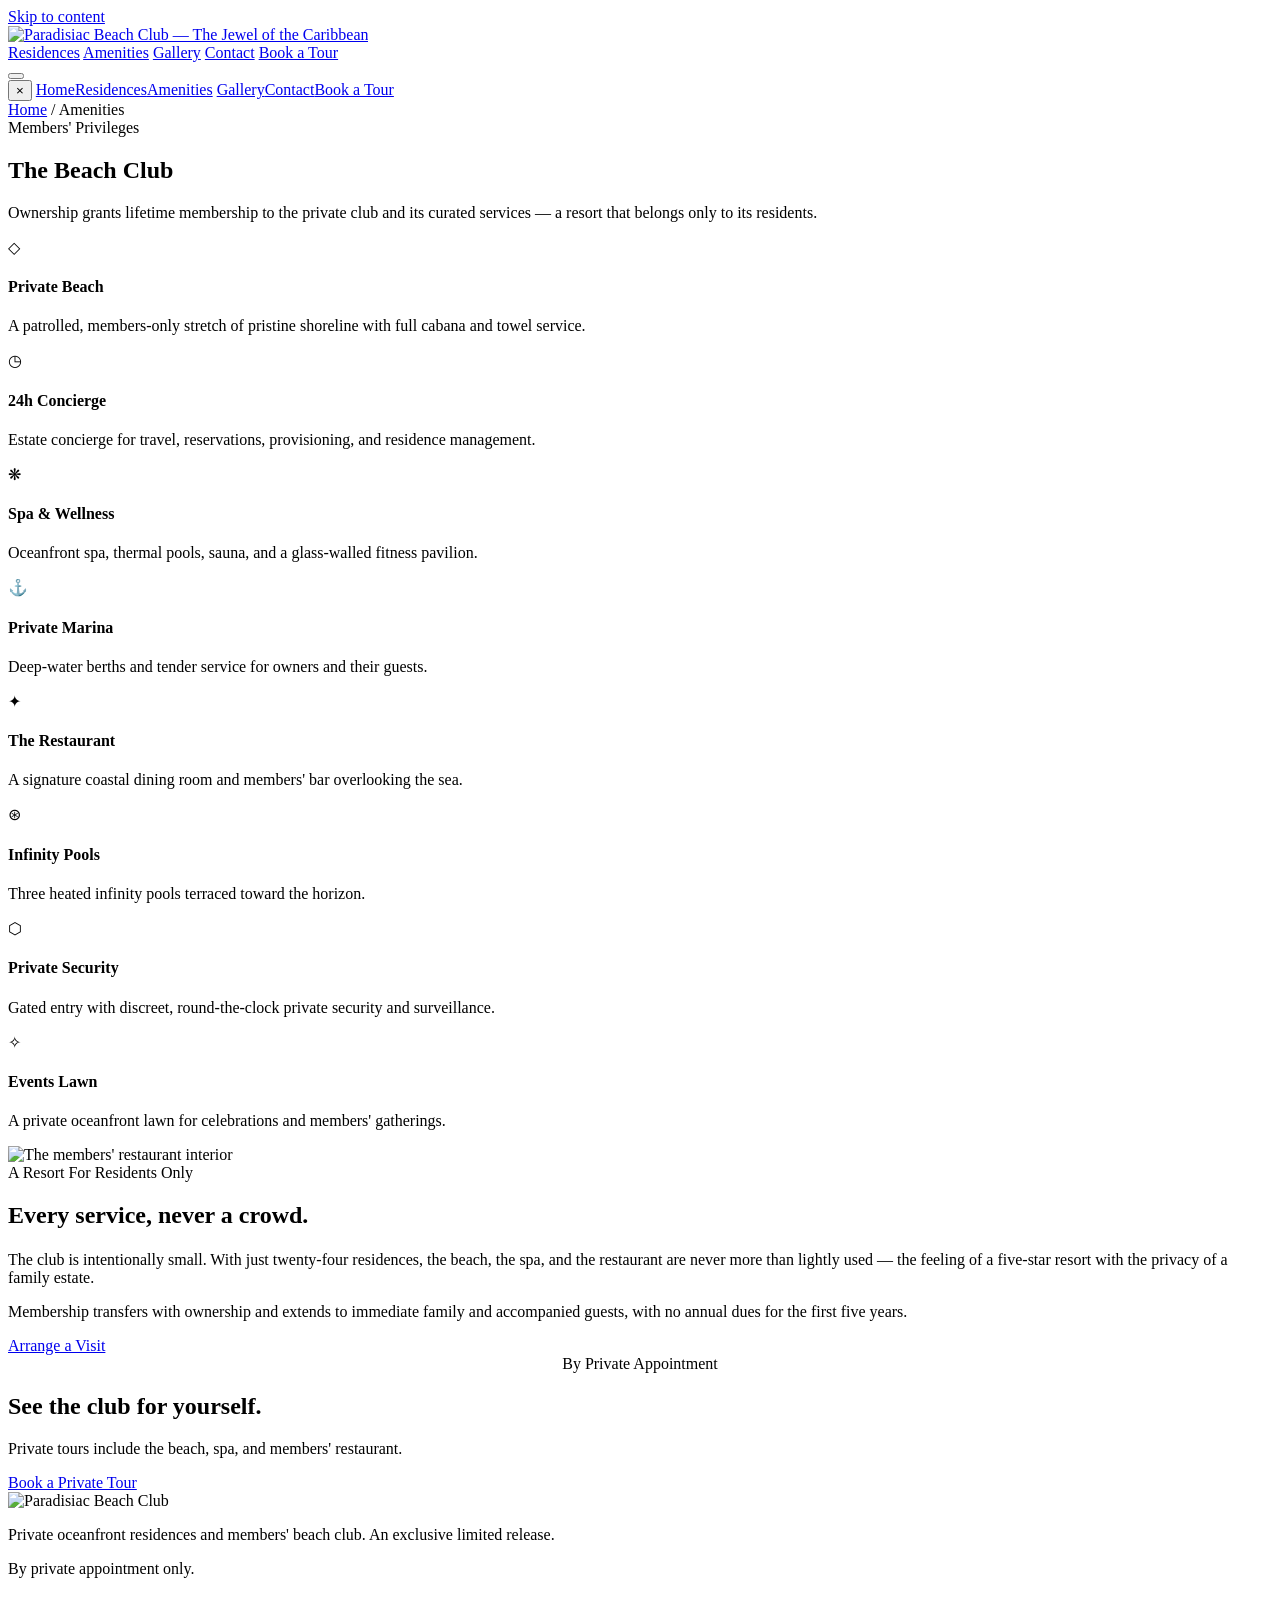
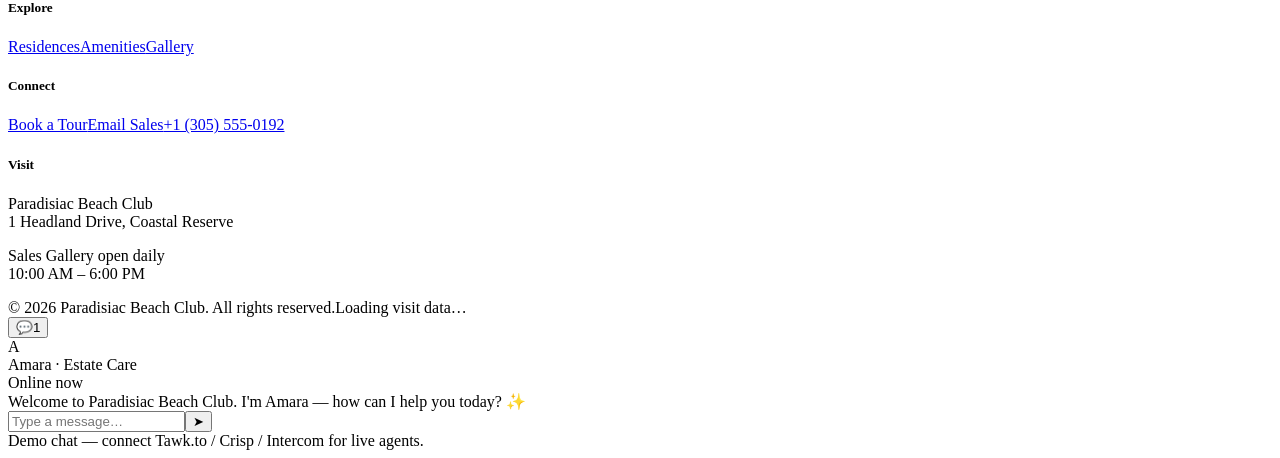
==== amenities.html @ 9f5f70a0 "Add files via upload" ====
<!DOCTYPE html>
<html lang="en">
<head>
<meta charset="UTF-8" />
<meta name="viewport" content="width=device-width, initial-scale=1.0" />
<title>The Beach Club — Amenities — Paradisiac Beach Club</title>
<meta name="description" content="Ownership at Paradisiac grants lifetime access to a private members' beach club: private beach, spa, restaurant, marina, pools, concierge and more." />
<link rel="canonical" href="https://www.paradisiac.example/amenities.html" />
<meta property="og:title" content="The Beach Club — Paradisiac" />
<meta property="og:description" content="A private members' club: beach, spa, marina, restaurant and concierge." />
<meta property="og:image" content="https://images.unsplash.com/photo-1540541338287-41700207dee6?auto=format&fit=crop&w=1200&q=80" />
<meta name="twitter:card" content="summary_large_image" />
<link rel="preconnect" href="https://fonts.googleapis.com" />
<link rel="preconnect" href="https://fonts.gstatic.com" crossorigin />
<link href="https://fonts.googleapis.com/css2?family=Cormorant+Garamond:wght@400;500;600;700&family=Jost:wght@300;400;500;600&display=swap" rel="stylesheet" />
<link rel="stylesheet" href="assets/styles.css" />
</head>
<body>
<a class="skip" href="#main">Skip to content</a>
<header id="hdr" class="solid">
  <div class="wrap nav">
    <a href="index.html" class="brand" aria-label="Paradisiac Beach Club, home"><img src="assets/logo-nav-white.png" alt="Paradisiac Beach Club — The Jewel of the Caribbean" class="brand-logo" /></a>
    <nav class="nav-links" aria-label="Primary">
      <a href="residences.html">Residences</a>
      <a href="amenities.html" class="active">Amenities</a>
      <a href="gallery.html">Gallery</a>
      <a href="contact.html">Contact</a>
      <a href="contact.html" class="nav-cta">Book a Tour</a>
    </nav>
    <button class="burger" id="burger" aria-label="Open menu"><span></span><span></span><span></span></button>
  </div>
</header>
<div class="overlay" id="overlay"></div>
<nav class="mobile-nav" id="mobileNav" aria-label="Mobile">
  <button class="mobile-close" id="mobileClose" aria-label="Close menu">&times;</button>
  <a href="index.html">Home</a><a href="residences.html">Residences</a><a href="amenities.html">Amenities</a>
  <a href="gallery.html">Gallery</a><a href="contact.html">Contact</a><a href="contact.html">Book a Tour</a>
</nav>

<main id="main">
<section class="subhero" style="background-image:url('https://images.unsplash.com/photo-1540541338287-41700207dee6?auto=format&fit=crop&w=2000&q=80')">
  <div class="wrap">
    <div class="crumbs"><a href="index.html">Home</a> / <span>Amenities</span></div>
    <div class="eyebrow">Members' Privileges</div>
    <h1>The Beach Club</h1>
    <p>Ownership grants lifetime membership to the private club and its curated services — a resort that belongs only to its residents.</p>
  </div>
</section>

<section>
  <div class="wrap">
    <div class="amen-grid">
      <div class="item"><div class="ic">◇</div><h4>Private Beach</h4><p>A patrolled, members-only stretch of pristine shoreline with full cabana and towel service.</p></div>
      <div class="item"><div class="ic">◷</div><h4>24h Concierge</h4><p>Estate concierge for travel, reservations, provisioning, and residence management.</p></div>
      <div class="item"><div class="ic">❋</div><h4>Spa & Wellness</h4><p>Oceanfront spa, thermal pools, sauna, and a glass-walled fitness pavilion.</p></div>
      <div class="item"><div class="ic">⚓</div><h4>Private Marina</h4><p>Deep-water berths and tender service for owners and their guests.</p></div>
      <div class="item"><div class="ic">✦</div><h4>The Restaurant</h4><p>A signature coastal dining room and members' bar overlooking the sea.</p></div>
      <div class="item"><div class="ic">⊛</div><h4>Infinity Pools</h4><p>Three heated infinity pools terraced toward the horizon.</p></div>
      <div class="item"><div class="ic">⬡</div><h4>Private Security</h4><p>Gated entry with discreet, round-the-clock private security and surveillance.</p></div>
      <div class="item"><div class="ic">✧</div><h4>Events Lawn</h4><p>A private oceanfront lawn for celebrations and members' gatherings.</p></div>
    </div>
  </div>
</section>

<section class="bg-2">
  <div class="wrap about-grid">
    <img src="https://images.unsplash.com/photo-1571896349842-33c89424de2d?auto=format&fit=crop&w=1200&q=80" alt="The members' restaurant interior" loading="lazy" />
    <div>
      <div class="eyebrow">A Resort For Residents Only</div>
      <h2>Every service, never a crowd.</h2>
      <p style="margin-top:22px;color:var(--cream-dim)">The club is intentionally small. With just twenty-four residences, the beach, the spa, and the restaurant are never more than lightly used — the feeling of a five-star resort with the privacy of a family estate.</p>
      <p style="margin-top:16px;color:var(--cream-dim)">Membership transfers with ownership and extends to immediate family and accompanied guests, with no annual dues for the first five years.</p>
      <a href="contact.html" class="btn" style="margin-top:28px">Arrange a Visit</a>
    </div>
  </div>
</section>

<section class="cta-strip">
  <div class="wrap">
    <div class="eyebrow" style="text-align:center">By Private Appointment</div>
    <h2>See the club for yourself.</h2>
    <p>Private tours include the beach, spa, and members' restaurant.</p>
    <a href="contact.html" class="btn btn-solid">Book a Private Tour</a>
  </div>
</section>
</main>

<footer>
  <div class="wrap">
    <div class="foot-grid">
      <div><div class="foot-brand"><img src="assets/logo-white.png" alt="Paradisiac Beach Club" class="foot-logo" /></div><p>Private oceanfront residences and members' beach club. An exclusive limited release.</p><p style="color:var(--gold);margin-top:10px">By private appointment only.</p></div>
      <div><h5>Explore</h5><a href="residences.html">Residences</a><a href="amenities.html">Amenities</a><a href="gallery.html">Gallery</a></div>
      <div><h5>Connect</h5><a href="contact.html">Book a Tour</a><a href="mailto:sales@paradisiac.example">Email Sales</a><a href="tel:+13055550192">+1 (305) 555-0192</a></div>
      <div><h5>Visit</h5><p>Paradisiac Beach Club<br>1 Headland Drive, Coastal Reserve</p><p>Sales Gallery open daily<br>10:00 AM – 6:00 PM</p></div>
    </div>
    <div class="foot-bottom"><span>© 2026 Paradisiac Beach Club. All rights reserved.</span><span class="visit-badge" id="visitBadge">Loading visit data…</span></div>
  </div>
</footer>

<button class="chat-fab" id="chatFab" onclick="toggleChat()" aria-label="Open live chat">💬<span class="badge" id="chatBadge">1</span></button>
<div class="chat-box" id="chatBox" role="dialog" aria-label="Live chat">
  <div class="chat-head"><div class="av">A</div><div><div class="who">Amara · Estate Care</div><div class="stat">Online now</div></div></div>
  <div class="chat-body" id="chatBody"><div class="msg bot">Welcome to Paradisiac Beach Club. I'm Amara — how can I help you today? ✨</div></div>
  <div class="chat-input"><input id="chatInput" placeholder="Type a message…" aria-label="Message" /><button onclick="sendChat()" aria-label="Send">➤</button></div>
  <div class="chat-note">Demo chat — connect Tawk.to / Crisp / Intercom for live agents.</div>
</div>
<script src="assets/site.js"></script>
</body>
</html>
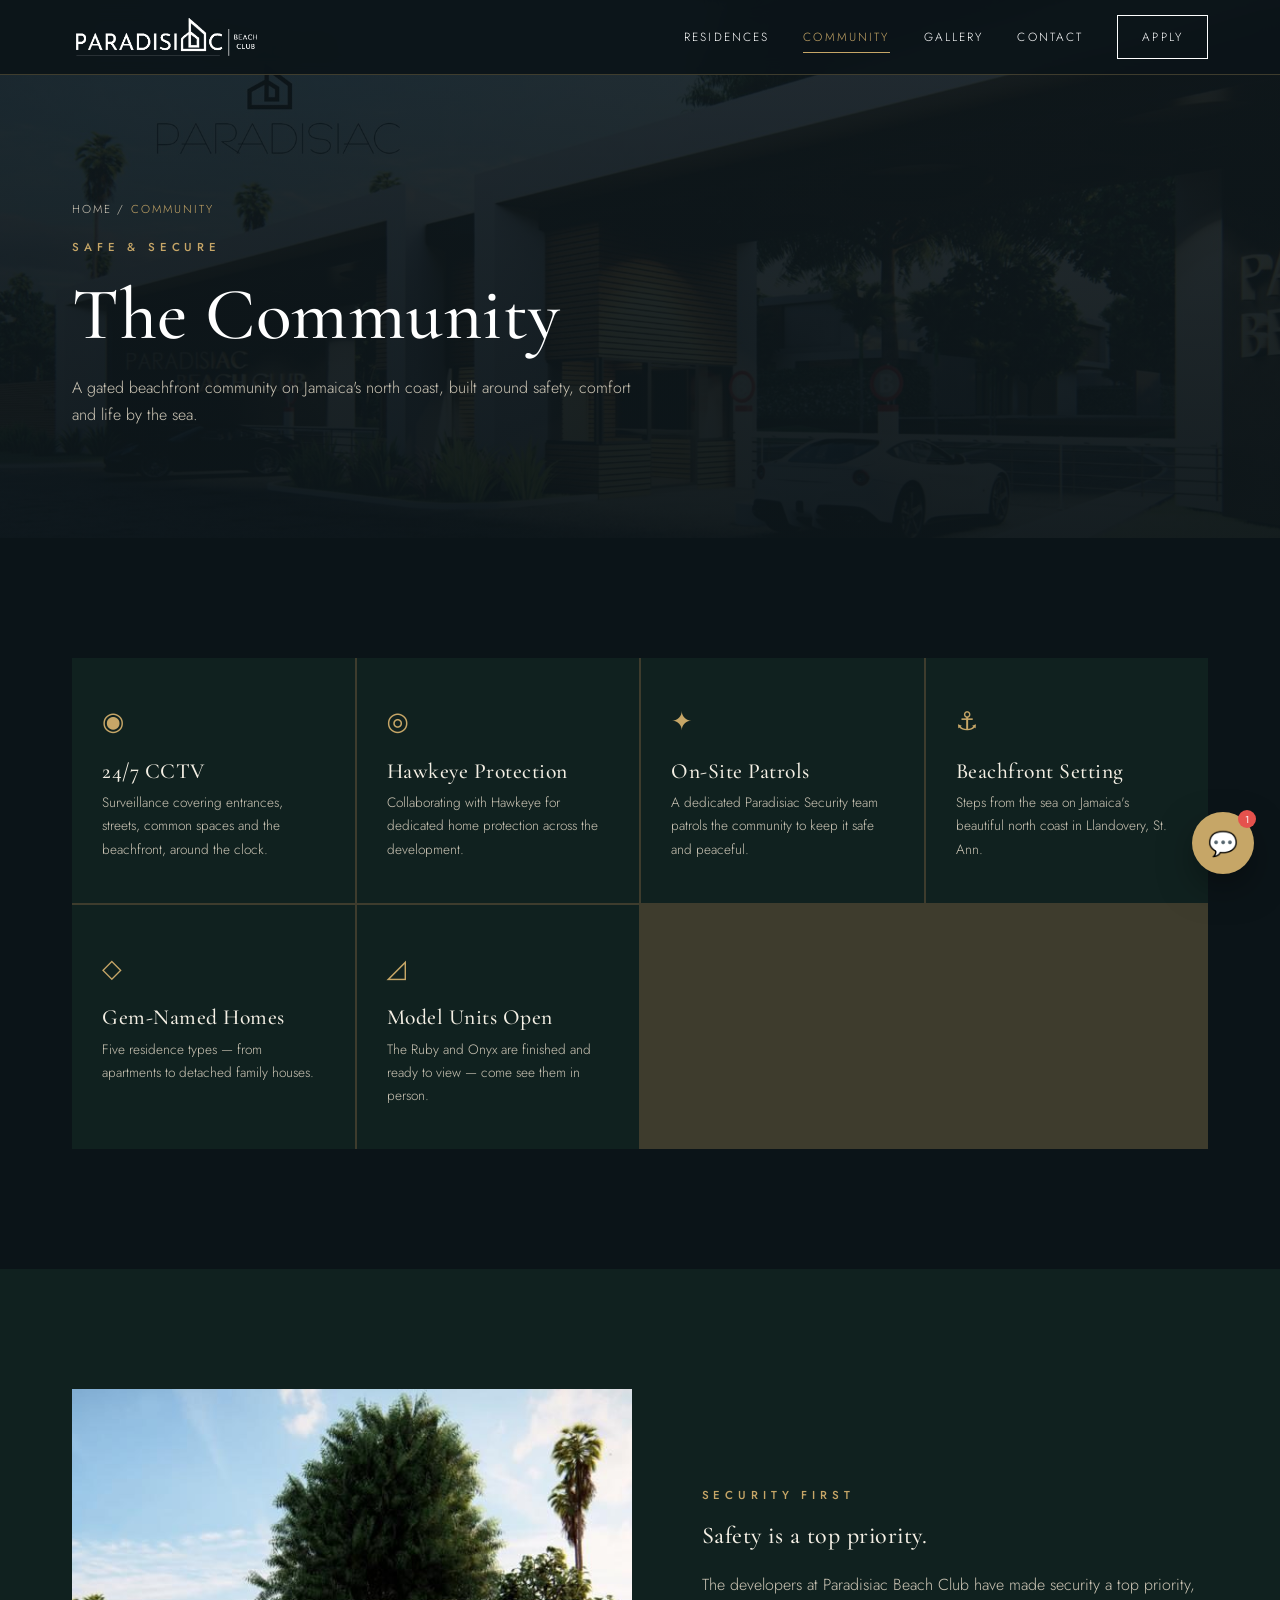
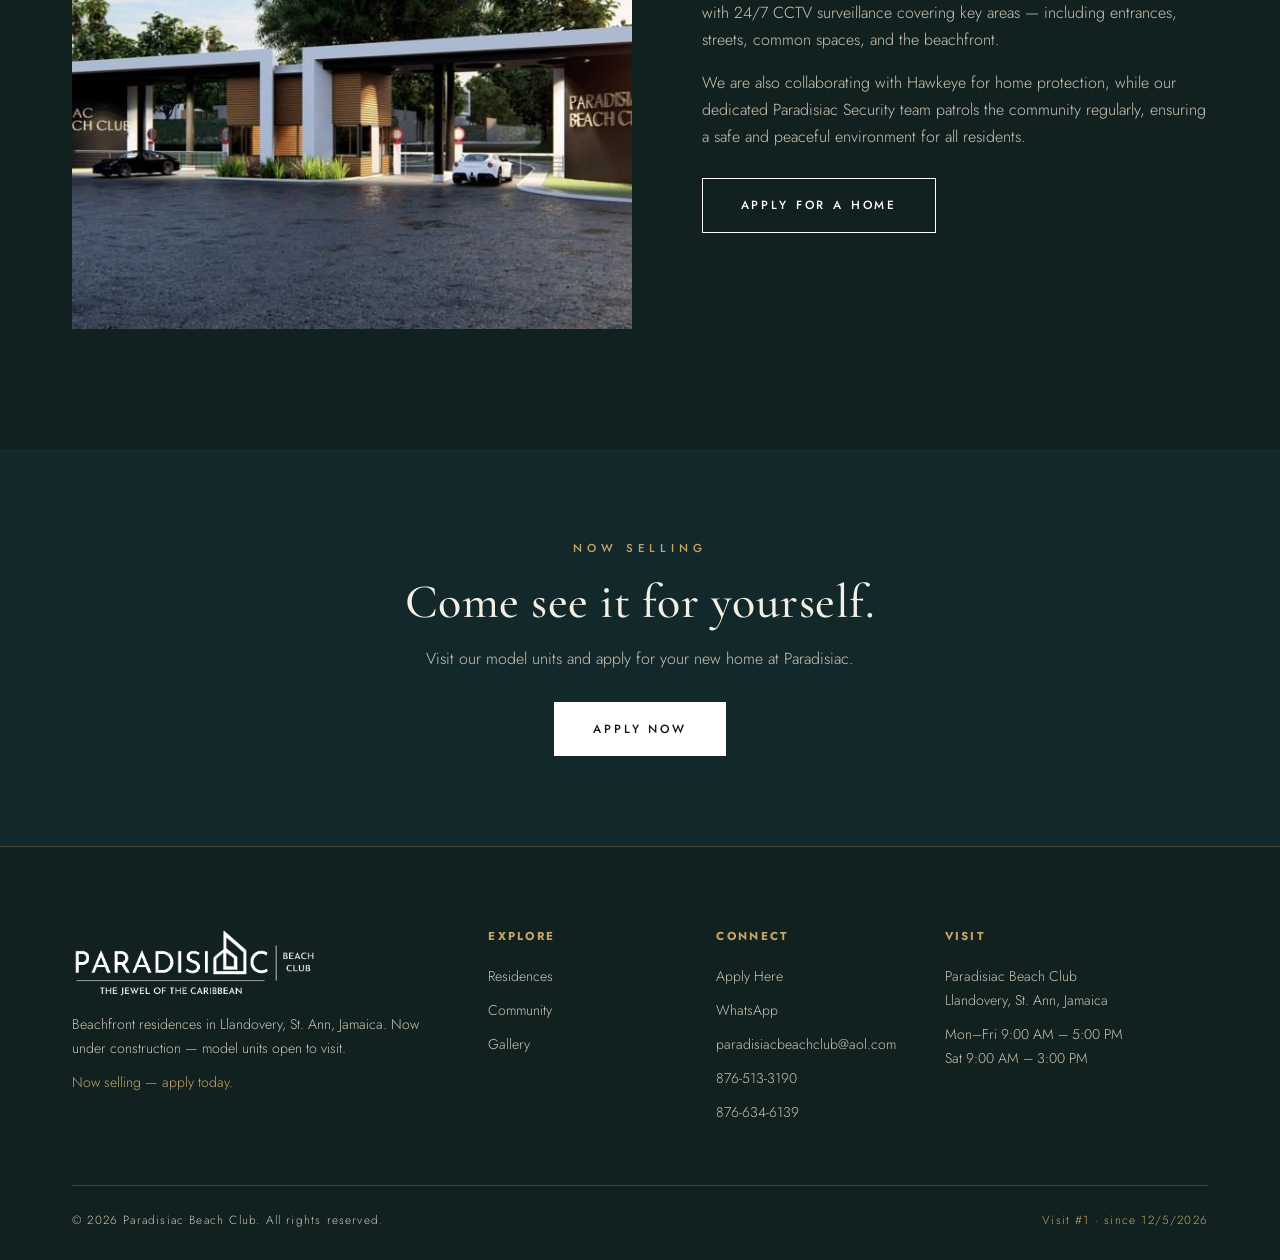
==== commit c6ef1d18: "Wire in real media; correct Emerald & Diamond specs" ====
--- a/amenities.html
+++ b/amenities.html
@@ -3,29 +3,33 @@
 <head>
 <meta charset="UTF-8" />
 <meta name="viewport" content="width=device-width, initial-scale=1.0" />
-<title>The Beach Club — Amenities — Paradisiac Beach Club</title>
-<meta name="description" content="Ownership at Paradisiac grants lifetime access to a private members' beach club: private beach, spa, restaurant, marina, pools, concierge and more." />
-<link rel="canonical" href="https://www.paradisiac.example/amenities.html" />
-<meta property="og:title" content="The Beach Club — Paradisiac" />
-<meta property="og:description" content="A private members' club: beach, spa, marina, restaurant and concierge." />
-<meta property="og:image" content="https://images.unsplash.com/photo-1540541338287-41700207dee6?auto=format&fit=crop&w=1200&q=80" />
+<title>The Community — Paradisiac Beach Club, St. Ann, Jamaica</title>
+<meta name="description" content="A secure, gated beachfront community in Llandovery, St. Ann, Jamaica — 24/7 CCTV, Hawkeye home protection, and dedicated on-site patrols." />
+<link rel="canonical" href="https://paradisiacbeachclub.com/amenities.html" />
+<meta property="og:type" content="website" />
+<meta property="og:title" content="The Community — Paradisiac Beach Club, St. Ann, Jamaica" />
+<meta property="og:description" content="A secure, gated beachfront community in Llandovery, St. Ann, Jamaica — 24/7 CCTV, Hawkeye home protection, and dedicated on-site patrols." />
+<meta property="og:image" content="https://chazrick-eng.github.io/paradisiac-website/assets/media/community-hero.jpg" />
+<meta property="og:url" content="https://paradisiacbeachclub.com/amenities.html" />
 <meta name="twitter:card" content="summary_large_image" />
+<script type="application/ld+json">
+{"@context":"https://schema.org","@type":"RealEstateAgent","name":"Paradisiac Beach Club","description":"Beachfront residences under construction in Llandovery, St. Ann, Jamaica.","telephone":"+1-876-513-3190","email":"paradisiacbeachclub@aol.com","url":"https://paradisiacbeachclub.com/","address":{"@type":"PostalAddress","addressLocality":"Llandovery","addressRegion":"St. Ann","addressCountry":"Jamaica"},"openingHours":"Mo-Fr 09:00-17:00, Sa 09:00-15:00"}
+</script>
 <link rel="preconnect" href="https://fonts.googleapis.com" />
 <link rel="preconnect" href="https://fonts.gstatic.com" crossorigin />
 <link href="https://fonts.googleapis.com/css2?family=Cormorant+Garamond:wght@400;500;600;700&family=Jost:wght@300;400;500;600&display=swap" rel="stylesheet" />
 <link rel="stylesheet" href="assets/styles.css" />
 </head>
 <body>
-<a class="skip" href="#main">Skip to content</a>
-<header id="hdr" class="solid">
+<a class="skip" href="#main">Skip to content</a><header id="hdr" class="solid">
   <div class="wrap nav">
     <a href="index.html" class="brand" aria-label="Paradisiac Beach Club, home"><img src="assets/logo-nav-white.png" alt="Paradisiac Beach Club — The Jewel of the Caribbean" class="brand-logo" /></a>
     <nav class="nav-links" aria-label="Primary">
       <a href="residences.html">Residences</a>
-      <a href="amenities.html" class="active">Amenities</a>
+      <a href="amenities.html" class="active">Community</a>
       <a href="gallery.html">Gallery</a>
       <a href="contact.html">Contact</a>
-      <a href="contact.html" class="nav-cta">Book a Tour</a>
+      <a href="contact.html" class="nav-cta">Apply</a>
     </nav>
     <button class="burger" id="burger" aria-label="Open menu"><span></span><span></span><span></span></button>
   </div>
@@ -33,54 +37,52 @@
 <div class="overlay" id="overlay"></div>
 <nav class="mobile-nav" id="mobileNav" aria-label="Mobile">
   <button class="mobile-close" id="mobileClose" aria-label="Close menu">&times;</button>
-  <a href="index.html">Home</a><a href="residences.html">Residences</a><a href="amenities.html">Amenities</a>
-  <a href="gallery.html">Gallery</a><a href="contact.html">Contact</a><a href="contact.html">Book a Tour</a>
+  <a href="index.html">Home</a><a href="residences.html">Residences</a><a href="amenities.html">Community</a>
+  <a href="gallery.html">Gallery</a><a href="contact.html">Contact</a><a href="contact.html">Apply</a>
 </nav>
 
 <main id="main">
-<section class="subhero" style="background-image:url('https://images.unsplash.com/photo-1540541338287-41700207dee6?auto=format&fit=crop&w=2000&q=80')">
+<section class="subhero" style="background-image:linear-gradient(rgba(11,20,24,.55),rgba(11,20,24,.7)),url('assets/media/community-hero.jpg')">
   <div class="wrap">
-    <div class="crumbs"><a href="index.html">Home</a> / <span>Amenities</span></div>
-    <div class="eyebrow">Members' Privileges</div>
-    <h1>The Beach Club</h1>
-    <p>Ownership grants lifetime membership to the private club and its curated services — a resort that belongs only to its residents.</p>
+    <div class="crumbs"><a href="index.html">Home</a> / <span>Community</span></div>
+    <div class="eyebrow">Safe &amp; Secure</div>
+    <h1>The Community</h1>
+    <p>A gated beachfront community on Jamaica's north coast, built around safety, comfort and life by the sea.</p>
   </div>
 </section>
 
 <section>
   <div class="wrap">
     <div class="amen-grid">
-      <div class="item"><div class="ic">◇</div><h4>Private Beach</h4><p>A patrolled, members-only stretch of pristine shoreline with full cabana and towel service.</p></div>
-      <div class="item"><div class="ic">◷</div><h4>24h Concierge</h4><p>Estate concierge for travel, reservations, provisioning, and residence management.</p></div>
-      <div class="item"><div class="ic">❋</div><h4>Spa & Wellness</h4><p>Oceanfront spa, thermal pools, sauna, and a glass-walled fitness pavilion.</p></div>
-      <div class="item"><div class="ic">⚓</div><h4>Private Marina</h4><p>Deep-water berths and tender service for owners and their guests.</p></div>
-      <div class="item"><div class="ic">✦</div><h4>The Restaurant</h4><p>A signature coastal dining room and members' bar overlooking the sea.</p></div>
-      <div class="item"><div class="ic">⊛</div><h4>Infinity Pools</h4><p>Three heated infinity pools terraced toward the horizon.</p></div>
-      <div class="item"><div class="ic">⬡</div><h4>Private Security</h4><p>Gated entry with discreet, round-the-clock private security and surveillance.</p></div>
-      <div class="item"><div class="ic">✧</div><h4>Events Lawn</h4><p>A private oceanfront lawn for celebrations and members' gatherings.</p></div>
+      <div class="item"><div class="ic">&#9673;</div><h4>24/7 CCTV</h4><p>Surveillance covering entrances, streets, common spaces and the beachfront, around the clock.</p></div>
+      <div class="item"><div class="ic">&#9678;</div><h4>Hawkeye Protection</h4><p>Collaborating with Hawkeye for dedicated home protection across the development.</p></div>
+      <div class="item"><div class="ic">&#10022;</div><h4>On-Site Patrols</h4><p>A dedicated Paradisiac Security team patrols the community to keep it safe and peaceful.</p></div>
+      <div class="item"><div class="ic">&#9875;</div><h4>Beachfront Setting</h4><p>Steps from the sea on Jamaica's beautiful north coast in Llandovery, St. Ann.</p></div>
+      <div class="item"><div class="ic">&#9671;</div><h4>Gem-Named Homes</h4><p>Five residence types — from apartments to detached family houses.</p></div>
+      <div class="item"><div class="ic">&#9727;</div><h4>Model Units Open</h4><p>The Ruby and Onyx are finished and ready to view — come see them in person.</p></div>
     </div>
   </div>
 </section>
 
 <section class="bg-2">
   <div class="wrap about-grid">
-    <img src="https://images.unsplash.com/photo-1571896349842-33c89424de2d?auto=format&fit=crop&w=1200&q=80" alt="The members' restaurant interior" loading="lazy" />
+    <img src="assets/media/community-feature.jpg" alt="Paradisiac Beach Club community" loading="lazy" />
     <div>
-      <div class="eyebrow">A Resort For Residents Only</div>
-      <h2>Every service, never a crowd.</h2>
-      <p style="margin-top:22px;color:var(--cream-dim)">The club is intentionally small. With just twenty-four residences, the beach, the spa, and the restaurant are never more than lightly used — the feeling of a five-star resort with the privacy of a family estate.</p>
-      <p style="margin-top:16px;color:var(--cream-dim)">Membership transfers with ownership and extends to immediate family and accompanied guests, with no annual dues for the first five years.</p>
-      <a href="contact.html" class="btn" style="margin-top:28px">Arrange a Visit</a>
+      <div class="eyebrow">Security First</div>
+      <h2>Safety is a top priority.</h2>
+      <p style="margin-top:22px;color:var(--cream-dim)">The developers at Paradisiac Beach Club have made security a top priority, with 24/7 CCTV surveillance covering key areas — including entrances, streets, common spaces, and the beachfront.</p>
+      <p style="margin-top:16px;color:var(--cream-dim)">We are also collaborating with Hawkeye for home protection, while our dedicated Paradisiac Security team patrols the community regularly, ensuring a safe and peaceful environment for all residents.</p>
+      <a href="contact.html" class="btn" style="margin-top:28px">Apply for a Home</a>
     </div>
   </div>
 </section>
 
 <section class="cta-strip">
   <div class="wrap">
-    <div class="eyebrow" style="text-align:center">By Private Appointment</div>
-    <h2>See the club for yourself.</h2>
-    <p>Private tours include the beach, spa, and members' restaurant.</p>
-    <a href="contact.html" class="btn btn-solid">Book a Private Tour</a>
+    <div class="eyebrow" style="text-align:center">Now Selling</div>
+    <h2>Come see it for yourself.</h2>
+    <p>Visit our model units and apply for your new home at Paradisiac.</p>
+    <a href="contact.html" class="btn btn-solid">Apply Now</a>
   </div>
 </section>
 </main>
@@ -88,22 +90,22 @@
 <footer>
   <div class="wrap">
     <div class="foot-grid">
-      <div><div class="foot-brand"><img src="assets/logo-white.png" alt="Paradisiac Beach Club" class="foot-logo" /></div><p>Private oceanfront residences and members' beach club. An exclusive limited release.</p><p style="color:var(--gold);margin-top:10px">By private appointment only.</p></div>
-      <div><h5>Explore</h5><a href="residences.html">Residences</a><a href="amenities.html">Amenities</a><a href="gallery.html">Gallery</a></div>
-      <div><h5>Connect</h5><a href="contact.html">Book a Tour</a><a href="mailto:sales@paradisiac.example">Email Sales</a><a href="tel:+13055550192">+1 (305) 555-0192</a></div>
-      <div><h5>Visit</h5><p>Paradisiac Beach Club<br>1 Headland Drive, Coastal Reserve</p><p>Sales Gallery open daily<br>10:00 AM – 6:00 PM</p></div>
+      <div><div class="foot-brand"><img src="assets/logo-white.png" alt="Paradisiac Beach Club" class="foot-logo" /></div><p>Beachfront residences in Llandovery, St. Ann, Jamaica. Now under construction — model units open to visit.</p><p style="color:var(--gold);margin-top:10px">Now selling — apply today.</p></div>
+      <div><h5>Explore</h5><a href="residences.html">Residences</a><a href="amenities.html">Community</a><a href="gallery.html">Gallery</a></div>
+      <div><h5>Connect</h5><a href="contact.html">Apply Here</a><a href="https://wa.me/18765133190">WhatsApp</a><a href="mailto:paradisiacbeachclub@aol.com">paradisiacbeachclub@aol.com</a><a href="tel:+18765133190">876-513-3190</a><a href="tel:+18766346139">876-634-6139</a></div>
+      <div><h5>Visit</h5><p>Paradisiac Beach Club<br>Llandovery, St. Ann, Jamaica</p><p>Mon–Fri 9:00 AM – 5:00 PM<br>Sat 9:00 AM – 3:00 PM</p></div>
     </div>
-    <div class="foot-bottom"><span>© 2026 Paradisiac Beach Club. All rights reserved.</span><span class="visit-badge" id="visitBadge">Loading visit data…</span></div>
+    <div class="foot-bottom"><span>© 2026 Paradisiac Beach Club. All rights reserved.</span><span class="visit-badge" id="visitBadge">Loading visit data&hellip;</span></div>
   </div>
 </footer>
 
-<button class="chat-fab" id="chatFab" onclick="toggleChat()" aria-label="Open live chat">💬<span class="badge" id="chatBadge">1</span></button>
+<button class="chat-fab" id="chatFab" onclick="toggleChat()" aria-label="Open live chat">&#128172;<span class="badge" id="chatBadge">1</span></button>
 <div class="chat-box" id="chatBox" role="dialog" aria-label="Live chat">
-  <div class="chat-head"><div class="av">A</div><div><div class="who">Amara · Estate Care</div><div class="stat">Online now</div></div></div>
-  <div class="chat-body" id="chatBody"><div class="msg bot">Welcome to Paradisiac Beach Club. I'm Amara — how can I help you today? ✨</div></div>
-  <div class="chat-input"><input id="chatInput" placeholder="Type a message…" aria-label="Message" /><button onclick="sendChat()" aria-label="Send">➤</button></div>
-  <div class="chat-note">Demo chat — connect Tawk.to / Crisp / Intercom for live agents.</div>
+  <div class="chat-head"><div class="av">P</div><div><div class="who">Paradisiac Team</div><div class="stat">Typically replies fast</div></div></div>
+  <div class="chat-body" id="chatBody"><div class="msg bot">Welcome to Paradisiac Beach Club. How can we help — applying for a home, visiting a model unit, or joining our newsletter?</div></div>
+  <div class="chat-input"><input id="chatInput" placeholder="Type a message&hellip;" aria-label="Message" /><button onclick="sendChat()" aria-label="Send">&#10148;</button></div>
+  <div class="chat-note">Demo chat &mdash; connect Tawk.to / Crisp / WhatsApp for live agents.</div>
 </div>
 <script src="assets/site.js"></script>
 </body>
-</html>
+</html>
--- a/assets/styles.css
+++ b/assets/styles.css
@@ -0,0 +1,299 @@
+/* ============================================================
+   PARADISIAC BEACH CLUB — shared stylesheet
+   ============================================================ */
+:root{
+  --ink:#0b1418;
+  --ink-2:#10211f;
+  --panel:#13282a;
+  --gold:#c6a667;
+  --gold-soft:#d9c08a;
+  --cream:#f4efe4;
+  --cream-dim:#cdc6b6;
+  --line:rgba(198,166,103,.28);
+  --serif:'Cormorant Garamond',Georgia,serif;
+  --sans:'Jost',system-ui,sans-serif;
+}
+*{margin:0;padding:0;box-sizing:border-box}
+html{scroll-behavior:smooth}
+body{background:var(--ink);color:var(--cream);font-family:var(--sans);font-weight:300;line-height:1.7;-webkit-font-smoothing:antialiased;overflow-x:hidden}
+h1,h2,h3,h4{font-family:var(--serif);font-weight:500;letter-spacing:.5px;line-height:1.1}
+a{color:inherit;text-decoration:none}
+img{display:block;max-width:100%}
+button{font-family:inherit}
+.eyebrow{font-family:var(--sans);font-size:.72rem;font-weight:500;letter-spacing:.42em;text-transform:uppercase;color:var(--gold);margin-bottom:1.1rem}
+.wrap{max-width:1200px;margin:0 auto;padding:0 32px}
+.btn{display:inline-block;font-family:var(--sans);font-size:.74rem;font-weight:500;letter-spacing:.24em;text-transform:uppercase;padding:16px 38px;cursor:pointer;border:1px solid #ffffff;color:#ffffff;background:transparent;transition:all .35s ease;text-align:center}
+.btn:hover,.btn:focus-visible{background:#ffffff;color:var(--ink);outline:none}
+.btn-solid{background:#ffffff;color:var(--ink);border-color:#ffffff}
+.btn-solid:hover,.btn-solid:focus-visible{background:#e8e2d4;border-color:#e8e2d4;color:var(--ink)}
+:focus-visible{outline:2px solid var(--gold);outline-offset:3px}
+.skip{position:absolute;left:-999px;top:0;background:var(--gold);color:var(--ink);padding:10px 16px;z-index:200}
+.skip:focus{left:8px;top:8px}
+
+/* ---------- NAV ---------- */
+header{position:fixed;top:0;left:0;right:0;z-index:60;transition:background .4s ease,padding .4s ease,border-color .4s;border-bottom:1px solid transparent;padding:22px 0}
+header.scrolled,header.solid{background:rgba(11,20,24,.92);backdrop-filter:blur(10px);border-color:var(--line);padding:14px 0}
+.nav{display:flex;align-items:center;justify-content:space-between}
+.brand{font-family:var(--serif);font-size:1.5rem;letter-spacing:2px;color:var(--cream)}
+.brand span{color:var(--gold)}
+.nav-links{display:flex;gap:34px;align-items:center}
+.nav-links a{font-size:.74rem;letter-spacing:.18em;text-transform:uppercase;color:#ffffff;transition:color .3s}
+.nav-links a:hover,.nav-links a.active{color:var(--gold)}
+.nav-cta{border:1px solid #ffffff;padding:11px 24px;color:#ffffff!important}
+.nav-cta:hover{background:#ffffff;color:var(--ink)!important}
+.burger{display:none;flex-direction:column;gap:5px;cursor:pointer;background:none;border:none;padding:6px}
+.burger span{width:26px;height:1.5px;background:var(--cream);transition:.3s}
+/* mobile slide-in panel */
+.mobile-nav{position:fixed;inset:0 0 0 auto;width:min(320px,80vw);background:var(--ink-2);border-left:1px solid var(--line);z-index:90;transform:translateX(100%);transition:transform .4s cubic-bezier(.4,0,.2,1);display:flex;flex-direction:column;padding:90px 36px 36px}
+.mobile-nav.open{transform:translateX(0)}
+.mobile-nav a{font-family:var(--serif);font-size:1.5rem;color:var(--cream);padding:14px 0;border-bottom:1px solid var(--line)}
+.mobile-nav a:hover{color:var(--gold)}
+.mobile-close{position:absolute;top:24px;right:28px;background:none;border:none;color:var(--cream);font-size:1.8rem;cursor:pointer;line-height:1}
+.overlay{position:fixed;inset:0;background:rgba(0,0,0,.5);z-index:85;opacity:0;visibility:hidden;transition:.3s}
+.overlay.show{opacity:1;visibility:visible}
+
+/* ---------- HERO ---------- */
+.hero{position:relative;min-height:100vh;display:flex;align-items:center;background:linear-gradient(180deg,rgba(11,20,24,.55),rgba(11,20,24,.82)),url('https://images.unsplash.com/photo-1507525428034-b723cf961d3e?auto=format&fit=crop&w=2000&q=80') center/cover fixed}
+.hero-inner{max-width:760px}
+.hero h1{font-size:clamp(3rem,8vw,6.4rem);color:#fff;font-weight:500}
+.hero h1 em{font-style:italic;color:var(--gold-soft)}
+.hero p{margin:26px 0 38px;font-size:1.05rem;color:var(--cream-dim);max-width:520px}
+.hero-actions{display:flex;gap:16px;flex-wrap:wrap}
+.scroll-cue{position:absolute;bottom:34px;left:50%;transform:translateX(-50%);font-size:.66rem;letter-spacing:.3em;text-transform:uppercase;color:var(--cream-dim);text-align:center}
+.scroll-cue::after{content:"";display:block;width:1px;height:46px;background:var(--gold);margin:12px auto 0}
+
+/* ---------- SUB-PAGE HERO ---------- */
+.subhero{position:relative;padding:200px 0 110px;background-position:center;background-size:cover;background-repeat:no-repeat}
+.subhero::before{content:"";position:absolute;inset:0;background:linear-gradient(180deg,rgba(11,20,24,.7),rgba(11,20,24,.86))}
+.subhero .wrap{position:relative}
+.subhero h1{font-size:clamp(2.6rem,6vw,4.6rem);color:#fff}
+.subhero p{margin-top:18px;color:var(--cream-dim);max-width:560px}
+.crumbs{font-size:.72rem;letter-spacing:.18em;text-transform:uppercase;color:var(--cream-dim);margin-bottom:18px}
+.crumbs a:hover{color:var(--gold)}
+.crumbs span{color:var(--gold)}
+
+/* ---------- SECTIONS ---------- */
+section{padding:120px 0;position:relative}
+.section-head{max-width:620px;margin-bottom:64px}
+.section-head.center{margin-inline:auto;text-align:center}
+.section-head h2{font-size:clamp(2.2rem,4.5vw,3.4rem)}
+.section-head p{margin-top:18px;color:var(--cream-dim)}
+.bg-2{background:var(--ink-2)}
+
+/* ---------- ABOUT ---------- */
+.about-grid{display:grid;grid-template-columns:1.05fr .95fr;gap:70px;align-items:center}
+.about-grid img{width:100%;height:540px;object-fit:cover}
+.stats{display:flex;gap:48px;margin-top:36px;flex-wrap:wrap}
+.stat .n{font-family:var(--serif);font-size:2.6rem;color:var(--gold)}
+.stat .l{font-size:.7rem;letter-spacing:.18em;text-transform:uppercase;color:var(--cream-dim)}
+
+/* ---------- CARDS / RESIDENCES ---------- */
+.grid-3{display:grid;grid-template-columns:repeat(3,1fr);gap:30px}
+.card{background:var(--panel);border:1px solid var(--line);overflow:hidden;display:flex;flex-direction:column;transition:transform .4s ease,box-shadow .4s}
+.card:hover{transform:translateY(-8px);box-shadow:0 30px 60px -30px rgba(0,0,0,.7)}
+.card .ph{height:260px;overflow:hidden}
+.card .ph img{width:100%;height:100%;object-fit:cover;transition:transform .7s ease}
+.card:hover .ph img{transform:scale(1.07)}
+.card-body{padding:30px 28px 34px;flex:1;display:flex;flex-direction:column}
+.card-body .tag{font-size:.66rem;letter-spacing:.2em;text-transform:uppercase;color:var(--gold)}
+.card-body h3{font-size:1.7rem;margin:10px 0 6px}
+.card-body .price{font-family:var(--serif);font-size:1.35rem;color:var(--gold-soft);margin-bottom:14px}
+.card-body .meta{display:flex;gap:18px;font-size:.78rem;color:var(--cream-dim);border-top:1px solid var(--line);padding-top:16px;margin-top:auto}
+.card-body .meta span{display:flex;flex-direction:column}
+.card-body .meta b{font-family:var(--serif);font-size:1.2rem;color:var(--cream);font-weight:500}
+.card-link{margin-top:18px;font-size:.72rem;letter-spacing:.2em;text-transform:uppercase;color:var(--gold)}
+
+/* ---------- LISTING DETAIL ---------- */
+.listing-grid{display:grid;grid-template-columns:1.1fr .9fr;gap:60px;align-items:start}
+.listing-grid img{width:100%;height:520px;object-fit:cover}
+.spec-row{display:grid;grid-template-columns:repeat(3,1fr);gap:1px;background:var(--line);border:1px solid var(--line);margin:30px 0}
+.spec-row .s{background:var(--ink);padding:22px 18px;text-align:center}
+.spec-row .s b{font-family:var(--serif);font-size:1.8rem;color:var(--gold);display:block}
+.spec-row .s span{font-size:.66rem;letter-spacing:.16em;text-transform:uppercase;color:var(--cream-dim)}
+.feature-list{list-style:none;margin-top:20px}
+.feature-list li{padding:13px 0;border-bottom:1px solid var(--line);font-size:.92rem;color:var(--cream-dim);display:flex;gap:12px}
+.feature-list li::before{content:"◇";color:var(--gold)}
+.price-block{background:var(--panel);border:1px solid var(--line);padding:34px;margin-bottom:24px}
+.price-block .from{font-size:.7rem;letter-spacing:.2em;text-transform:uppercase;color:var(--cream-dim)}
+.price-block .amt{font-family:var(--serif);font-size:2.6rem;color:var(--gold)}
+
+/* ---------- AMENITIES ---------- */
+.amen-grid{display:grid;grid-template-columns:repeat(4,1fr);gap:2px;background:var(--line)}
+.amen-grid .item{background:var(--ink-2);padding:42px 30px;transition:background .4s}
+.amen-grid .item:hover{background:var(--panel)}
+.amen-grid .item .ic{font-size:1.6rem;color:var(--gold);margin-bottom:16px}
+.amen-grid .item h4{font-size:1.35rem;margin-bottom:8px}
+.amen-grid .item p{font-size:.85rem;color:var(--cream-dim)}
+
+/* ---------- GALLERY + LIGHTBOX ---------- */
+.gallery{display:grid;grid-template-columns:repeat(4,1fr);grid-auto-rows:220px;gap:14px}
+.gallery button{overflow:hidden;position:relative;border:none;padding:0;cursor:pointer;background:none}
+.gallery button img{width:100%;height:100%;object-fit:cover;transition:transform .8s ease}
+.gallery button:hover img{transform:scale(1.08)}
+.gallery .tall{grid-row:span 2}
+.gallery .wide{grid-column:span 2}
+.lightbox{position:fixed;inset:0;background:rgba(7,12,14,.94);z-index:120;display:none;align-items:center;justify-content:center;padding:40px}
+.lightbox.open{display:flex}
+.lightbox img{max-width:90vw;max-height:85vh;object-fit:contain;box-shadow:0 30px 80px rgba(0,0,0,.6)}
+.lb-close{position:absolute;top:24px;right:30px;background:none;border:none;color:var(--cream);font-size:2.2rem;cursor:pointer}
+.lb-nav{position:absolute;top:50%;transform:translateY(-50%);background:none;border:1px solid var(--line);color:var(--cream);width:54px;height:54px;border-radius:50%;font-size:1.4rem;cursor:pointer;transition:.3s}
+.lb-nav:hover{background:var(--gold);color:var(--ink);border-color:var(--gold)}
+.lb-prev{left:30px}.lb-next{right:30px}
+
+/* ---------- BOOKING / LEAD FUNNEL ---------- */
+.reserve{background:linear-gradient(rgba(11,20,24,.9),rgba(11,20,24,.94)),url('https://images.unsplash.com/photo-1505881502353-a1986add3762?auto=format&fit=crop&w=2000&q=80') center/cover}
+.reserve-grid{display:grid;grid-template-columns:1fr 1fr;gap:60px;align-items:start}
+.panel{background:var(--ink-2);border:1px solid var(--line);padding:46px 44px}
+.panel h3{font-size:1.9rem;margin-bottom:6px}
+.panel .sub{color:var(--cream-dim);font-size:.9rem;margin-bottom:28px}
+.steps{display:flex;gap:10px;margin-bottom:30px}
+.steps .dot{flex:1;height:3px;background:var(--line)}
+.steps .dot.active{background:var(--gold)}
+.field{margin-bottom:18px}
+.field label{display:block;font-size:.68rem;letter-spacing:.16em;text-transform:uppercase;color:var(--cream-dim);margin-bottom:8px}
+.field input,.field select,.field textarea{width:100%;background:transparent;border:1px solid var(--line);color:var(--cream);font-family:var(--sans);font-size:.92rem;font-weight:300;padding:14px 16px;outline:none;transition:border-color .3s}
+.field input:focus,.field select:focus,.field textarea:focus{border-color:var(--gold)}
+.field select option{background:var(--ink-2)}
+.two{display:grid;grid-template-columns:1fr 1fr;gap:16px}
+.form-step{display:none}
+.form-step.active{display:block;animation:fade .4s ease}
+@keyframes fade{from{opacity:0;transform:translateY(8px)}to{opacity:1;transform:none}}
+.form-nav{display:flex;justify-content:space-between;gap:14px;margin-top:26px}
+.form-nav .btn{flex:1}
+.success{display:none;text-align:center;padding:30px 0}
+.success.show{display:block;animation:fade .5s ease}
+.success .check{width:64px;height:64px;border:1px solid var(--gold);border-radius:50%;display:flex;align-items:center;justify-content:center;margin:0 auto 22px;font-size:1.6rem;color:var(--gold)}
+.time-grid{display:grid;grid-template-columns:repeat(3,1fr);gap:10px}
+.time-grid .slot{border:1px solid var(--line);padding:11px;text-align:center;font-size:.82rem;cursor:pointer;transition:all .25s;color:var(--cream-dim);background:none;font-family:var(--sans)}
+.time-grid .slot:hover{border-color:var(--gold);color:var(--cream)}
+.time-grid .slot.sel{background:var(--gold);color:var(--ink);border-color:var(--gold)}
+.privacy{font-size:.72rem;color:var(--cream-dim);margin-top:16px;opacity:.8}
+.reserve-copy h2{font-size:clamp(2.2rem,4vw,3.2rem)}
+.reserve-copy ul{list-style:none;margin-top:28px}
+.reserve-copy li{display:flex;gap:14px;padding:14px 0;border-bottom:1px solid var(--line);font-size:.95rem;color:var(--cream-dim)}
+.reserve-copy li b{color:var(--gold);font-family:var(--serif);font-size:1.1rem}
+
+/* ---------- MAP / LOCATION ---------- */
+.map-grid{display:grid;grid-template-columns:.9fr 1.1fr;gap:0;border:1px solid var(--line)}
+.map-info{padding:54px 48px;background:var(--ink-2)}
+.map-info h3{font-size:2rem;margin-bottom:10px}
+.map-info .row{padding:16px 0;border-bottom:1px solid var(--line)}
+.map-info .row b{display:block;font-size:.68rem;letter-spacing:.16em;text-transform:uppercase;color:var(--gold);margin-bottom:4px}
+.map-info .row span{color:var(--cream-dim);font-size:.92rem}
+.map-embed{min-height:440px}
+.map-embed iframe{width:100%;height:100%;border:0;filter:grayscale(.4) contrast(1.05)}
+
+/* ---------- FOOTER ---------- */
+footer{background:var(--ink-2);padding:80px 0 30px;border-top:1px solid var(--line)}
+.foot-grid{display:grid;grid-template-columns:2fr 1fr 1fr 1.4fr;gap:40px;margin-bottom:50px}
+.foot-grid h5{font-size:.72rem;letter-spacing:.2em;text-transform:uppercase;color:var(--gold);margin-bottom:18px}
+.foot-grid p,.foot-grid a{display:block;color:var(--cream-dim);font-size:.88rem;margin-bottom:10px}
+.foot-grid a:hover{color:var(--gold)}
+.foot-brand{font-family:var(--serif);font-size:1.7rem;letter-spacing:2px;margin-bottom:14px}
+.foot-brand span{color:var(--gold)}
+.foot-bottom{border-top:1px solid var(--line);padding-top:24px;display:flex;justify-content:space-between;flex-wrap:wrap;gap:12px;font-size:.74rem;color:var(--cream-dim);letter-spacing:.1em}
+.visit-badge{color:var(--gold)}
+
+/* ---------- CTA STRIP ---------- */
+.cta-strip{background:var(--panel);text-align:center;padding:90px 0}
+.cta-strip h2{font-size:clamp(2rem,4vw,3rem)}
+.cta-strip p{color:var(--cream-dim);margin:16px 0 30px}
+
+/* ---------- LIVE CHAT ---------- */
+.chat-fab{position:fixed;bottom:26px;right:26px;z-index:80;width:62px;height:62px;border-radius:50%;background:var(--gold);color:var(--ink);display:flex;align-items:center;justify-content:center;cursor:pointer;box-shadow:0 14px 40px -8px rgba(0,0,0,.6);transition:transform .3s;font-size:1.5rem;border:none}
+.chat-fab:hover{transform:scale(1.08)}
+.chat-fab .badge{position:absolute;top:-2px;right:-2px;width:18px;height:18px;border-radius:50%;background:#e5524d;color:#fff;font-size:.62rem;display:flex;align-items:center;justify-content:center;font-family:var(--sans)}
+.chat-box{position:fixed;bottom:100px;right:26px;z-index:80;width:340px;max-width:calc(100vw - 40px);background:var(--ink-2);border:1px solid var(--line);box-shadow:0 30px 70px -20px rgba(0,0,0,.8);display:none;flex-direction:column;overflow:hidden;border-radius:6px}
+.chat-box.open{display:flex;animation:fade .3s ease}
+.chat-head{background:var(--panel);padding:18px 20px;display:flex;align-items:center;gap:12px;border-bottom:1px solid var(--line)}
+.chat-head .av{width:40px;height:40px;border-radius:50%;background:var(--gold);color:var(--ink);display:flex;align-items:center;justify-content:center;font-family:var(--serif);font-size:1.1rem}
+.chat-head .who{font-family:var(--serif);font-size:1.1rem}
+.chat-head .stat{font-size:.68rem;color:#7fd28a;letter-spacing:.1em}
+.chat-head .stat::before{content:"";display:inline-block;width:6px;height:6px;border-radius:50%;background:#7fd28a;margin-right:6px}
+.chat-body{padding:20px;height:280px;overflow-y:auto;display:flex;flex-direction:column;gap:12px}
+.msg{max-width:80%;padding:11px 15px;font-size:.86rem;line-height:1.5;border-radius:12px}
+.msg.bot{background:var(--panel);color:var(--cream);align-self:flex-start;border-bottom-left-radius:3px}
+.msg.me{background:var(--gold);color:var(--ink);align-self:flex-end;border-bottom-right-radius:3px}
+.chat-input{display:flex;border-top:1px solid var(--line)}
+.chat-input input{flex:1;background:transparent;border:none;color:var(--cream);font-family:var(--sans);padding:16px;outline:none;font-weight:300}
+.chat-input button{background:transparent;border:none;color:var(--gold);padding:0 18px;cursor:pointer;font-size:1.2rem}
+.chat-note{font-size:.6rem;text-align:center;color:var(--cream-dim);padding:7px;opacity:.6}
+
+/* ---------- FAQ ---------- */
+.faq-item{border-bottom:1px solid var(--line)}
+.faq-q{width:100%;text-align:left;background:none;border:none;color:var(--cream);font-family:var(--serif);font-size:1.3rem;padding:24px 0;cursor:pointer;display:flex;justify-content:space-between;gap:20px}
+.faq-q .pm{color:var(--gold);font-size:1.4rem;transition:transform .3s}
+.faq-q[aria-expanded="true"] .pm{transform:rotate(45deg)}
+.faq-a{max-height:0;overflow:hidden;transition:max-height .4s ease;color:var(--cream-dim)}
+.faq-a div{padding:0 0 24px}
+
+/* ---------- RESPONSIVE ---------- */
+@media(max-width:900px){
+  .nav-links{display:none}
+  .burger{display:flex}
+  .about-grid,.reserve-grid,.listing-grid,.map-grid{grid-template-columns:1fr;gap:40px}
+  .about-grid img,.listing-grid img{height:380px}
+  .grid-3{grid-template-columns:1fr}
+  .amen-grid{grid-template-columns:1fr 1fr}
+  .gallery{grid-template-columns:1fr 1fr;grid-auto-rows:180px}
+  .foot-grid{grid-template-columns:1fr 1fr}
+  .hero{background-attachment:scroll}
+  .map-grid{border:none}.map-info{border:1px solid var(--line)}
+}
+@media(max-width:560px){
+  .wrap{padding:0 22px}
+  .amen-grid,.two,.foot-grid,.spec-row{grid-template-columns:1fr}
+  .subhero{padding:160px 0 80px}
+  .gallery{grid-template-columns:1fr}
+  .gallery .tall,.gallery .wide{grid-row:auto;grid-column:auto}
+}
+
+/* ============================================================
+   POLISH — motion, reveal, focus, micro-interactions
+   ============================================================ */
+body{animation:pageIn .5s ease both}
+@keyframes pageIn{from{opacity:0}to{opacity:1}}
+
+/* scroll reveal */
+.reveal{opacity:0;transform:translateY(26px);transition:opacity .8s ease, transform .8s cubic-bezier(.2,.7,.2,1)}
+.reveal.in{opacity:1;transform:none}
+
+/* image fade-in on load */
+main img[data-fade]{opacity:0;transition:opacity .9s ease}
+main img[data-fade].loaded{opacity:1}
+
+/* nav link underline sweep */
+.nav-links a{position:relative}
+.nav-links a::after{content:"";position:absolute;left:0;right:100%;bottom:-6px;height:1px;background:var(--gold);transition:right .35s ease}
+.nav-links a:hover::after,.nav-links a.active::after{right:0}
+.nav-cta::after{display:none!important}
+
+/* contrast bumps */
+.chat-note{opacity:.9}
+.privacy{opacity:1}
+
+/* accessible time-slot fieldset */
+.time-fieldset{border:0;padding:0;margin:0 0 18px;min-inline-size:auto}
+.time-fieldset legend{display:block;font-size:.68rem;letter-spacing:.16em;text-transform:uppercase;color:var(--cream-dim);margin-bottom:8px;padding:0}
+
+/* lightbox counter + caption */
+.lb-count{position:absolute;top:30px;left:32px;font-size:.78rem;letter-spacing:.18em;color:var(--cream-dim)}
+.lb-cap{position:absolute;bottom:26px;left:0;right:0;text-align:center;font-size:.85rem;letter-spacing:.04em;color:var(--cream-dim);padding:0 24px}
+
+/* respect reduced motion */
+@media (prefers-reduced-motion: reduce){
+  *,*::before,*::after{animation-duration:.001ms!important;animation-iteration-count:1!important;transition-duration:.001ms!important;scroll-behavior:auto!important}
+  .reveal{opacity:1!important;transform:none!important}
+  main img[data-fade]{opacity:1!important}
+}
+
+/* ---------- BRAND LOGO ---------- */
+.brand{display:inline-flex;align-items:center;line-height:0}
+.brand-logo{height:46px;width:auto;display:block;transition:height .4s ease}
+header.scrolled .brand-logo{height:36px}
+.foot-logo{height:72px;width:auto;display:block;margin-bottom:4px}
+.brand-logo[data-fade],.foot-logo[data-fade]{opacity:1}
+@media(max-width:560px){
+  .brand-logo,header.scrolled .brand-logo{height:32px}
+  .foot-logo{height:58px}
+}
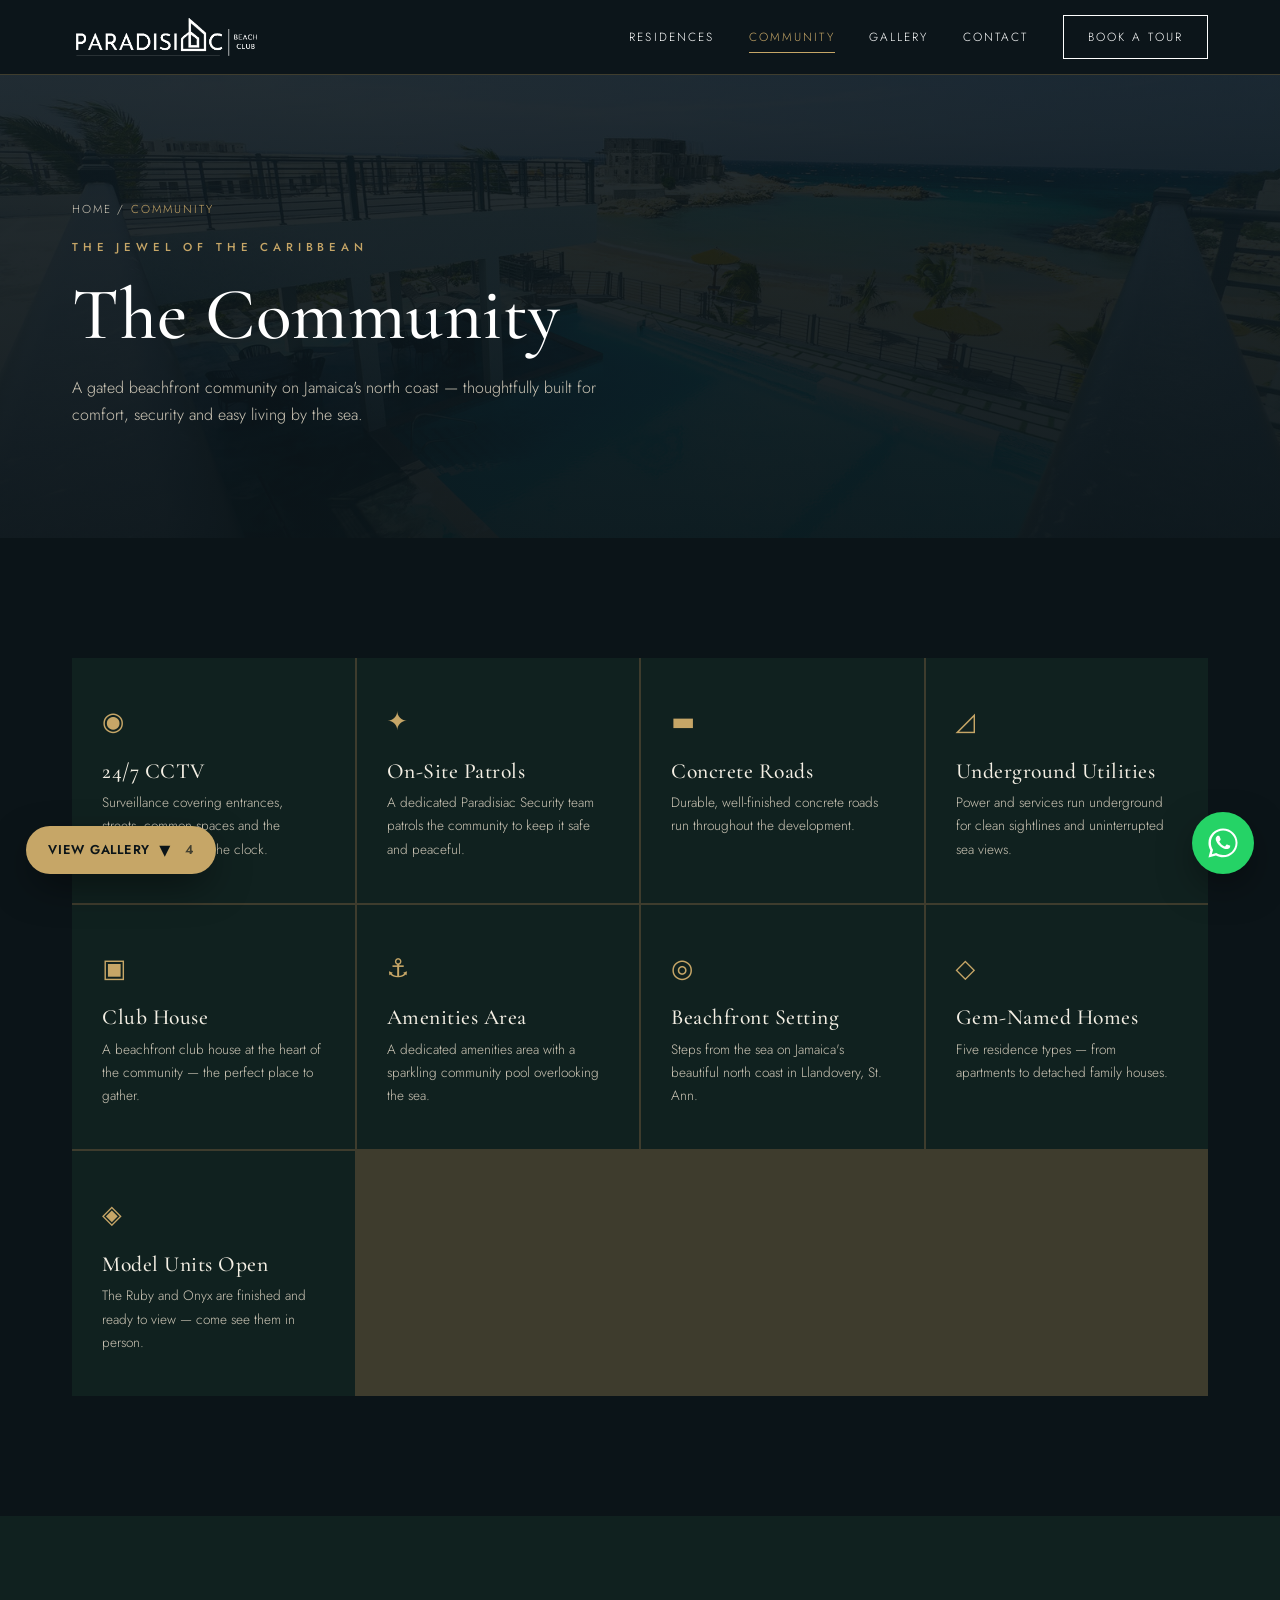
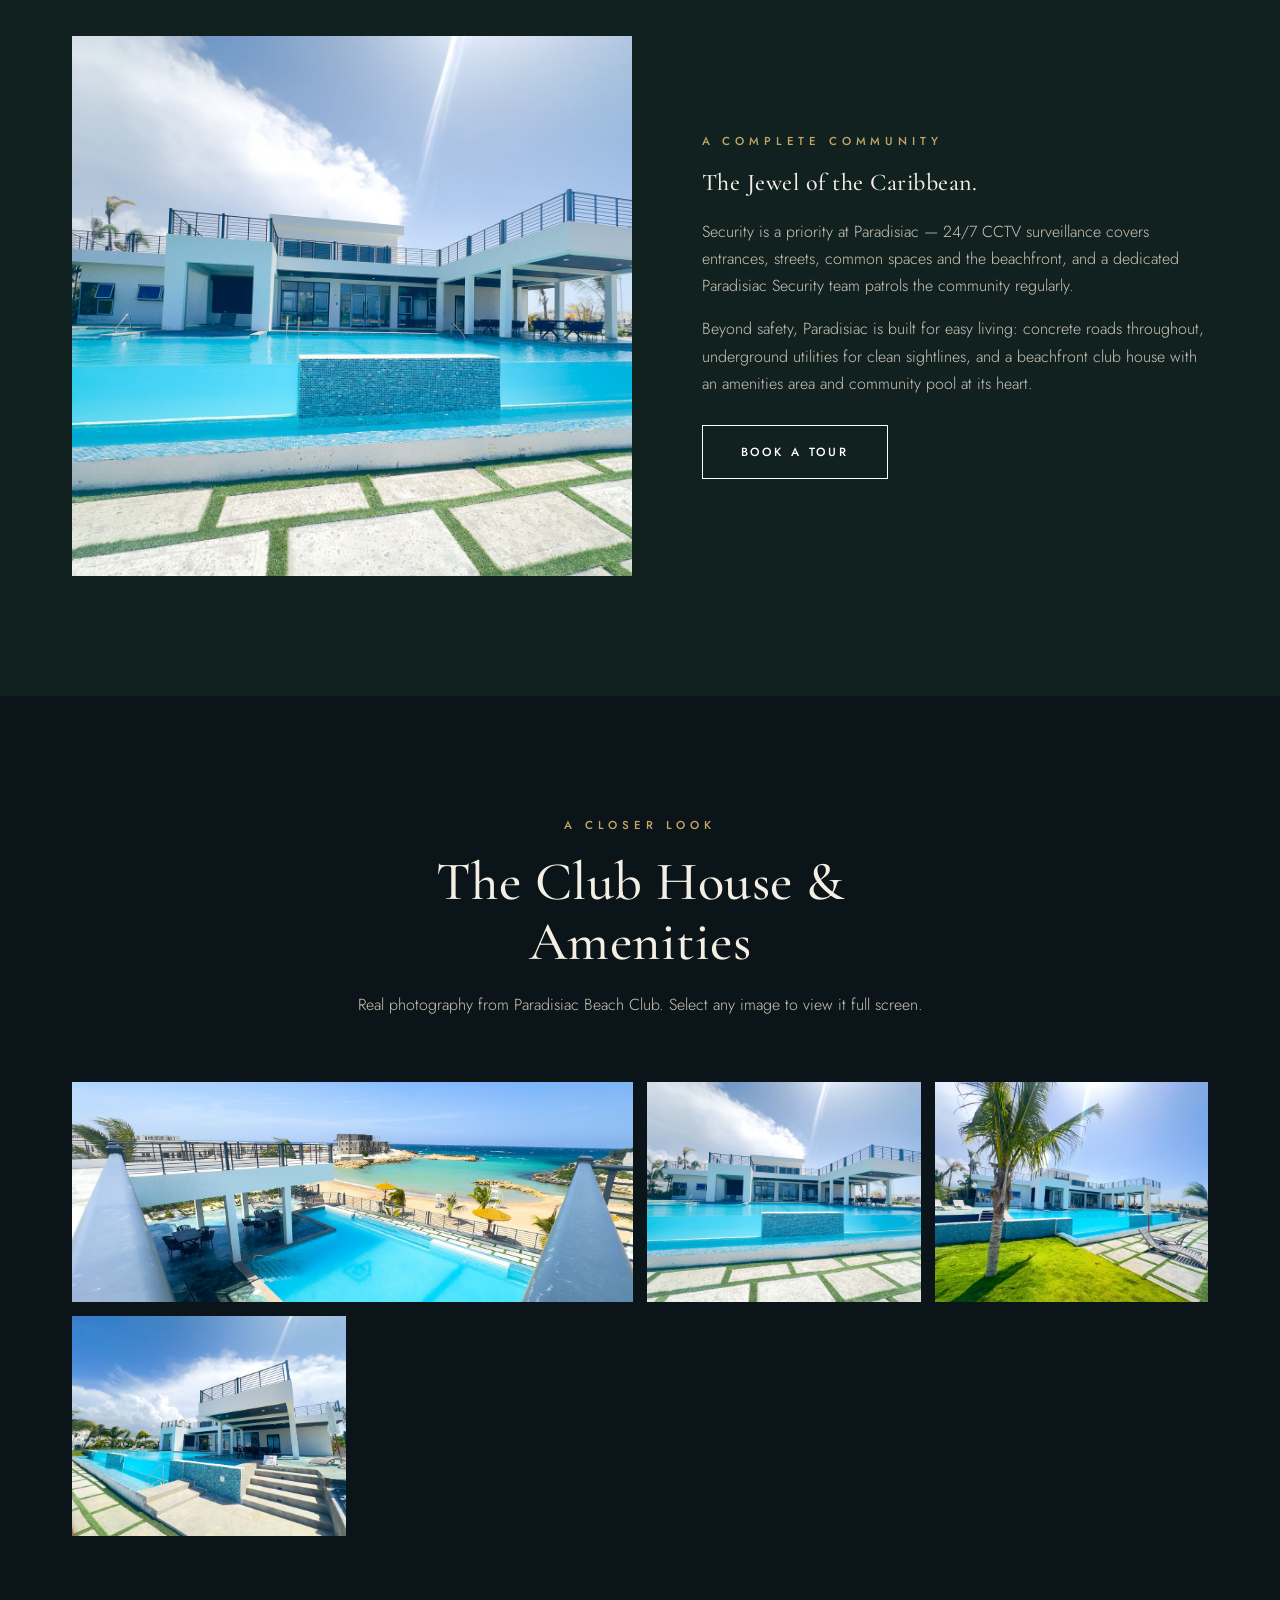
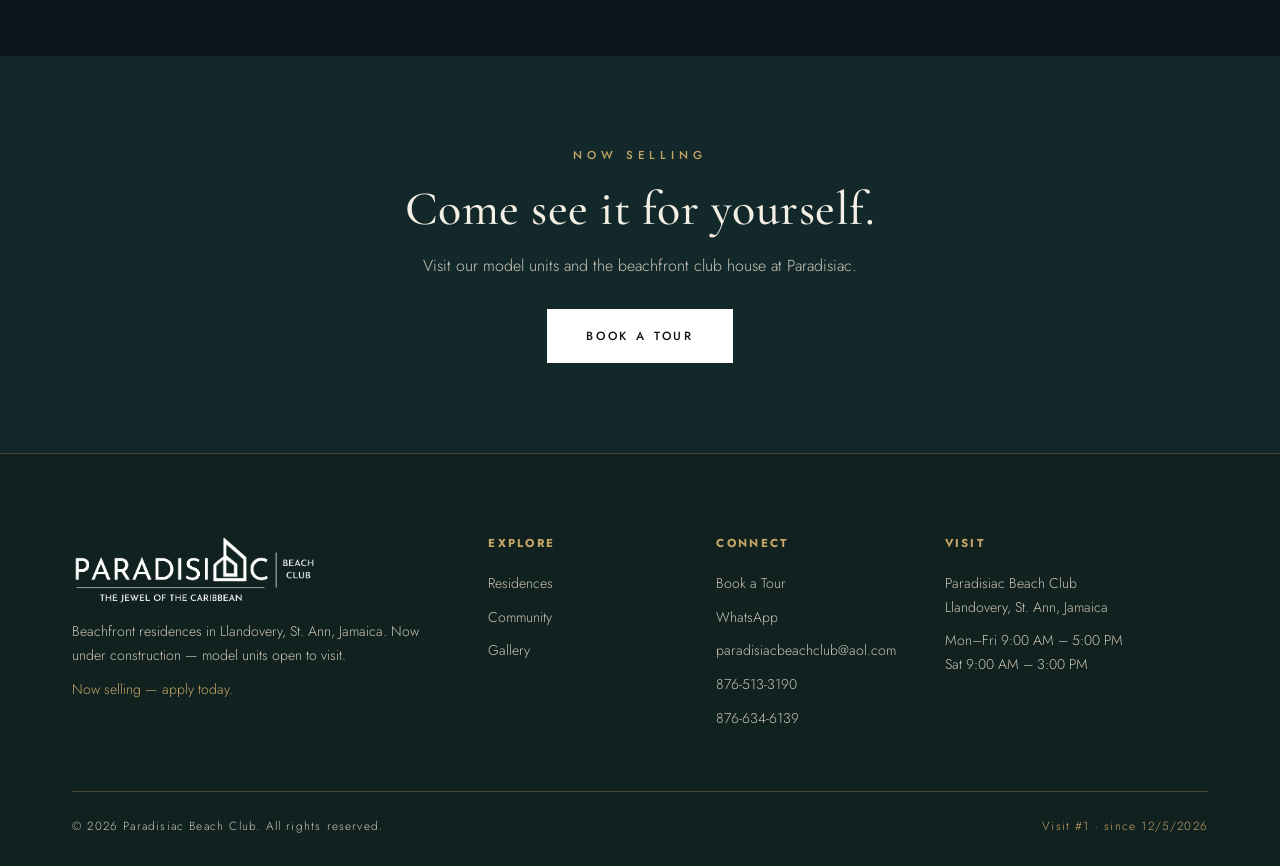
==== commit 352c270b: "Community update, Book-a-Tour CTAs, availability, WhatsApp" ====
--- a/amenities.html
+++ b/amenities.html
@@ -4,12 +4,12 @@
 <meta charset="UTF-8" />
 <meta name="viewport" content="width=device-width, initial-scale=1.0" />
 <title>The Community — Paradisiac Beach Club, St. Ann, Jamaica</title>
-<meta name="description" content="A secure, gated beachfront community in Llandovery, St. Ann, Jamaica — 24/7 CCTV, Hawkeye home protection, and dedicated on-site patrols." />
+<meta name="description" content="The Jewel of the Caribbean — a secure, gated beachfront community in Llandovery, St. Ann, Jamaica with 24/7 CCTV, concrete roads, underground utilities, a beachfront club house and community pool." />
 <link rel="canonical" href="https://paradisiacbeachclub.com/amenities.html" />
 <meta property="og:type" content="website" />
 <meta property="og:title" content="The Community — Paradisiac Beach Club, St. Ann, Jamaica" />
-<meta property="og:description" content="A secure, gated beachfront community in Llandovery, St. Ann, Jamaica — 24/7 CCTV, Hawkeye home protection, and dedicated on-site patrols." />
-<meta property="og:image" content="https://chazrick-eng.github.io/paradisiac-website/assets/media/community-hero.jpg" />
+<meta property="og:description" content="The Jewel of the Caribbean — a secure, gated beachfront community in Llandovery, St. Ann, Jamaica with 24/7 CCTV, concrete roads, underground utilities, a beachfront club house and community pool." />
+<meta property="og:image" content="https://chazrick-eng.github.io/paradisiac-website/assets/media/club-01.jpg" />
 <meta property="og:url" content="https://paradisiacbeachclub.com/amenities.html" />
 <meta name="twitter:card" content="summary_large_image" />
 <script type="application/ld+json">
@@ -29,7 +29,7 @@
       <a href="amenities.html" class="active">Community</a>
       <a href="gallery.html">Gallery</a>
       <a href="contact.html">Contact</a>
-      <a href="contact.html" class="nav-cta">Apply</a>
+      <a href="contact.html" class="nav-cta">Book a Tour</a>
     </nav>
     <button class="burger" id="burger" aria-label="Open menu"><span></span><span></span><span></span></button>
   </div>
@@ -38,16 +38,16 @@
 <nav class="mobile-nav" id="mobileNav" aria-label="Mobile">
   <button class="mobile-close" id="mobileClose" aria-label="Close menu">&times;</button>
   <a href="index.html">Home</a><a href="residences.html">Residences</a><a href="amenities.html">Community</a>
-  <a href="gallery.html">Gallery</a><a href="contact.html">Contact</a><a href="contact.html">Apply</a>
+  <a href="gallery.html">Gallery</a><a href="contact.html">Contact</a><a href="contact.html">Book a Tour</a>
 </nav>
 
 <main id="main">
-<section class="subhero" style="background-image:linear-gradient(rgba(11,20,24,.55),rgba(11,20,24,.7)),url('assets/media/community-hero.jpg')">
+<section class="subhero" style="background-image:linear-gradient(rgba(11,20,24,.55),rgba(11,20,24,.7)),url('assets/media/club-01.jpg')">
   <div class="wrap">
     <div class="crumbs"><a href="index.html">Home</a> / <span>Community</span></div>
-    <div class="eyebrow">Safe &amp; Secure</div>
+    <div class="eyebrow">The Jewel of the Caribbean</div>
     <h1>The Community</h1>
-    <p>A gated beachfront community on Jamaica's north coast, built around safety, comfort and life by the sea.</p>
+    <p>A gated beachfront community on Jamaica's north coast — thoughtfully built for comfort, security and easy living by the sea.</p>
   </div>
 </section>
 
@@ -55,24 +55,40 @@
   <div class="wrap">
     <div class="amen-grid">
       <div class="item"><div class="ic">&#9673;</div><h4>24/7 CCTV</h4><p>Surveillance covering entrances, streets, common spaces and the beachfront, around the clock.</p></div>
-      <div class="item"><div class="ic">&#9678;</div><h4>Hawkeye Protection</h4><p>Collaborating with Hawkeye for dedicated home protection across the development.</p></div>
       <div class="item"><div class="ic">&#10022;</div><h4>On-Site Patrols</h4><p>A dedicated Paradisiac Security team patrols the community to keep it safe and peaceful.</p></div>
-      <div class="item"><div class="ic">&#9875;</div><h4>Beachfront Setting</h4><p>Steps from the sea on Jamaica's beautiful north coast in Llandovery, St. Ann.</p></div>
+      <div class="item"><div class="ic">&#9644;</div><h4>Concrete Roads</h4><p>Durable, well-finished concrete roads run throughout the development.</p></div>
+      <div class="item"><div class="ic">&#9727;</div><h4>Underground Utilities</h4><p>Power and services run underground for clean sightlines and uninterrupted sea views.</p></div>
+      <div class="item"><div class="ic">&#9635;</div><h4>Club House</h4><p>A beachfront club house at the heart of the community — the perfect place to gather.</p></div>
+      <div class="item"><div class="ic">&#9875;</div><h4>Amenities Area</h4><p>A dedicated amenities area with a sparkling community pool overlooking the sea.</p></div>
+      <div class="item"><div class="ic">&#9678;</div><h4>Beachfront Setting</h4><p>Steps from the sea on Jamaica's beautiful north coast in Llandovery, St. Ann.</p></div>
       <div class="item"><div class="ic">&#9671;</div><h4>Gem-Named Homes</h4><p>Five residence types — from apartments to detached family houses.</p></div>
-      <div class="item"><div class="ic">&#9727;</div><h4>Model Units Open</h4><p>The Ruby and Onyx are finished and ready to view — come see them in person.</p></div>
+      <div class="item"><div class="ic">&#9672;</div><h4>Model Units Open</h4><p>The Ruby and Onyx are finished and ready to view — come see them in person.</p></div>
     </div>
   </div>
 </section>
 
 <section class="bg-2">
   <div class="wrap about-grid">
-    <img src="assets/media/community-feature.jpg" alt="Paradisiac Beach Club community" loading="lazy" />
+    <img src="assets/media/club-02.jpg" alt="The club house and community pool at Paradisiac Beach Club" loading="lazy" />
     <div>
-      <div class="eyebrow">Security First</div>
-      <h2>Safety is a top priority.</h2>
-      <p style="margin-top:22px;color:var(--cream-dim)">The developers at Paradisiac Beach Club have made security a top priority, with 24/7 CCTV surveillance covering key areas — including entrances, streets, common spaces, and the beachfront.</p>
-      <p style="margin-top:16px;color:var(--cream-dim)">We are also collaborating with Hawkeye for home protection, while our dedicated Paradisiac Security team patrols the community regularly, ensuring a safe and peaceful environment for all residents.</p>
-      <a href="contact.html" class="btn" style="margin-top:28px">Apply for a Home</a>
+      <div class="eyebrow">A Complete Community</div>
+      <h2>The Jewel of the Caribbean.</h2>
+      <p style="margin-top:22px;color:var(--cream-dim)">Security is a priority at Paradisiac — 24/7 CCTV surveillance covers entrances, streets, common spaces and the beachfront, and a dedicated Paradisiac Security team patrols the community regularly.</p>
+      <p style="margin-top:16px;color:var(--cream-dim)">Beyond safety, Paradisiac is built for easy living: concrete roads throughout, underground utilities for clean sightlines, and a beachfront club house with an amenities area and community pool at its heart.</p>
+      <a href="contact.html" class="btn" style="margin-top:28px">Book a Tour</a>
+    </div>
+  </div>
+</section>
+
+<section id="photos">
+  <div class="wrap">
+    <div class="section-head center"><div class="eyebrow">A Closer Look</div><h2>The Club House &amp; Amenities</h2>
+      <p>Real photography from Paradisiac Beach Club. Select any image to view it full screen.</p></div>
+    <div class="gallery" id="gallery">
+      <button class="wide"><img src="assets/media/club-01.jpg" data-full="assets/media/club-01.jpg" alt="The rooftop pool overlooking the beach" loading="lazy"></button>
+      <button><img src="assets/media/club-02.jpg" data-full="assets/media/club-02.jpg" alt="The club house and community pool" loading="lazy"></button>
+      <button><img src="assets/media/club-03.jpg" data-full="assets/media/club-03.jpg" alt="The community pool and club house" loading="lazy"></button>
+      <button><img src="assets/media/club-04.jpg" data-full="assets/media/club-04.jpg" alt="The club house terrace and pool" loading="lazy"></button>
     </div>
   </div>
 </section>
@@ -81,31 +97,34 @@
   <div class="wrap">
     <div class="eyebrow" style="text-align:center">Now Selling</div>
     <h2>Come see it for yourself.</h2>
-    <p>Visit our model units and apply for your new home at Paradisiac.</p>
-    <a href="contact.html" class="btn btn-solid">Apply Now</a>
+    <p>Visit our model units and the beachfront club house at Paradisiac.</p>
+    <a href="contact.html" class="btn btn-solid">Book a Tour</a>
   </div>
 </section>
 </main>
+<a href="#photos" class="photo-fab" id="photoFab">View Gallery <span class="pf-ic">&#9660;</span><span class="pf-n" style="opacity:.7">&nbsp;4</span></a>
 
+<div class="lightbox" id="lightbox" role="dialog" aria-label="Image viewer">
+  <span class="lb-count" id="lbCount"></span>
+  <button class="lb-close" id="lbClose" aria-label="Close viewer">&times;</button>
+  <button class="lb-nav lb-prev" id="lbPrev" aria-label="Previous image">&#8249;</button>
+  <img id="lbImg" src="" alt="" />
+  <button class="lb-nav lb-next" id="lbNext" aria-label="Next image">&#8250;</button>
+  <p class="lb-cap" id="lbCap"></p>
+</div>
 <footer>
   <div class="wrap">
     <div class="foot-grid">
       <div><div class="foot-brand"><img src="assets/logo-white.png" alt="Paradisiac Beach Club" class="foot-logo" /></div><p>Beachfront residences in Llandovery, St. Ann, Jamaica. Now under construction — model units open to visit.</p><p style="color:var(--gold);margin-top:10px">Now selling — apply today.</p></div>
       <div><h5>Explore</h5><a href="residences.html">Residences</a><a href="amenities.html">Community</a><a href="gallery.html">Gallery</a></div>
-      <div><h5>Connect</h5><a href="contact.html">Apply Here</a><a href="https://wa.me/18765133190">WhatsApp</a><a href="mailto:paradisiacbeachclub@aol.com">paradisiacbeachclub@aol.com</a><a href="tel:+18765133190">876-513-3190</a><a href="tel:+18766346139">876-634-6139</a></div>
+      <div><h5>Connect</h5><a href="contact.html">Book a Tour</a><a href="https://wa.me/18765133190">WhatsApp</a><a href="mailto:paradisiacbeachclub@aol.com">paradisiacbeachclub@aol.com</a><a href="tel:+18765133190">876-513-3190</a><a href="tel:+18766346139">876-634-6139</a></div>
       <div><h5>Visit</h5><p>Paradisiac Beach Club<br>Llandovery, St. Ann, Jamaica</p><p>Mon–Fri 9:00 AM – 5:00 PM<br>Sat 9:00 AM – 3:00 PM</p></div>
     </div>
     <div class="foot-bottom"><span>© 2026 Paradisiac Beach Club. All rights reserved.</span><span class="visit-badge" id="visitBadge">Loading visit data&hellip;</span></div>
   </div>
 </footer>
 
-<button class="chat-fab" id="chatFab" onclick="toggleChat()" aria-label="Open live chat">&#128172;<span class="badge" id="chatBadge">1</span></button>
-<div class="chat-box" id="chatBox" role="dialog" aria-label="Live chat">
-  <div class="chat-head"><div class="av">P</div><div><div class="who">Paradisiac Team</div><div class="stat">Typically replies fast</div></div></div>
-  <div class="chat-body" id="chatBody"><div class="msg bot">Welcome to Paradisiac Beach Club. How can we help — applying for a home, visiting a model unit, or joining our newsletter?</div></div>
-  <div class="chat-input"><input id="chatInput" placeholder="Type a message&hellip;" aria-label="Message" /><button onclick="sendChat()" aria-label="Send">&#10148;</button></div>
-  <div class="chat-note">Demo chat &mdash; connect Tawk.to / Crisp / WhatsApp for live agents.</div>
-</div>
+<a class="chat-fab wa-fab" href="https://wa.me/18765133190" target="_blank" rel="noopener" aria-label="Chat with us on WhatsApp" title="Chat with us on WhatsApp"><svg viewBox="0 0 32 32" width="30" height="30" fill="currentColor" aria-hidden="true"><path d="M16 .5C7.4.5.5 7.4.5 16c0 2.8.7 5.4 2 7.7L.5 31.5l8-2.1c2.2 1.2 4.8 1.9 7.5 1.9 8.6 0 15.5-6.9 15.5-15.5S24.6.5 16 .5zm0 28.3c-2.4 0-4.7-.6-6.7-1.8l-.5-.3-4.7 1.2 1.3-4.6-.3-.5c-1.3-2.1-2-4.5-2-7 0-7.2 5.9-13.1 13.1-13.1 3.5 0 6.8 1.4 9.3 3.9 2.5 2.5 3.9 5.8 3.9 9.3-.1 7.2-6 13-13.2 13zm7.2-9.8c-.4-.2-2.3-1.1-2.7-1.3-.4-.1-.6-.2-.9.2-.3.4-1 1.3-1.2 1.5-.2.2-.4.3-.8.1-.4-.2-1.7-.6-3.2-2-1.2-1.1-2-2.4-2.2-2.8-.2-.4 0-.6.2-.8.2-.2.4-.4.6-.7.2-.2.3-.4.4-.7.1-.3 0-.5 0-.7-.1-.2-.9-2.1-1.2-2.9-.3-.8-.6-.7-.9-.7h-.8c-.3 0-.7.1-1 .5-.4.4-1.3 1.3-1.3 3.1s1.4 3.6 1.5 3.9c.2.3 2.7 4.1 6.5 5.8.9.4 1.6.6 2.2.8.9.3 1.7.2 2.4.1.7-.1 2.3-.9 2.6-1.9.3-.9.3-1.7.2-1.9-.1-.1-.3-.2-.7-.4z"/></svg></a>
 <script src="assets/site.js"></script>
 </body>
 </html>
--- a/assets/styles.css
+++ b/assets/styles.css
@@ -96,6 +96,12 @@
 .card:hover .ph img{transform:scale(1.07)}
 .card-body{padding:30px 28px 34px;flex:1;display:flex;flex-direction:column}
 .card-body .tag{font-size:.66rem;letter-spacing:.2em;text-transform:uppercase;color:var(--gold)}
+.card-body .tag-open{display:inline-flex;align-items:center;gap:7px;align-self:flex-start;color:var(--ink);background:var(--gold);padding:5px 11px;border-radius:30px;font-weight:600}
+.card-body .tag-open::before{content:"";width:6px;height:6px;border-radius:50%;background:var(--ink);animation:pulseDot 1.8s ease-in-out infinite}
+.avail-note{display:flex;align-items:center;gap:10px;justify-content:center;text-align:center;flex-wrap:wrap;margin:0 auto 40px;padding:14px 22px;max-width:760px;border:1px solid var(--gold);border-radius:8px;background:rgba(198,166,103,.08);color:var(--cream);font-size:.92rem}
+.avail-note b{color:var(--gold-soft)}
+.dot-live{width:9px;height:9px;border-radius:50%;background:var(--gold);box-shadow:0 0 0 0 rgba(198,166,103,.6);animation:pulseDot 1.8s ease-in-out infinite;flex:none}
+@keyframes pulseDot{0%,100%{box-shadow:0 0 0 0 rgba(198,166,103,.55)}50%{box-shadow:0 0 0 6px rgba(198,166,103,0)}}
 .card-body h3{font-size:1.7rem;margin:10px 0 6px}
 .card-body .price{font-family:var(--serif);font-size:1.35rem;color:var(--gold-soft);margin-bottom:14px}
 .card-body .meta{display:flex;gap:18px;font-size:.78rem;color:var(--cream-dim);border-top:1px solid var(--line);padding-top:16px;margin-top:auto}
@@ -202,7 +208,18 @@
 /* ---------- LIVE CHAT ---------- */
 .chat-fab{position:fixed;bottom:26px;right:26px;z-index:80;width:62px;height:62px;border-radius:50%;background:var(--gold);color:var(--ink);display:flex;align-items:center;justify-content:center;cursor:pointer;box-shadow:0 14px 40px -8px rgba(0,0,0,.6);transition:transform .3s;font-size:1.5rem;border:none}
 .chat-fab:hover{transform:scale(1.08)}
+.wa-fab{background:#25d366;color:#fff;text-decoration:none}
+.wa-fab:hover{background:#1ebe5b}
 .chat-fab .badge{position:absolute;top:-2px;right:-2px;width:18px;height:18px;border-radius:50%;background:#e5524d;color:#fff;font-size:.62rem;display:flex;align-items:center;justify-content:center;font-family:var(--sans)}
+html{scroll-behavior:smooth}
+#photos{scroll-margin-top:92px}
+.photo-fab{position:fixed;bottom:26px;left:26px;z-index:80;display:inline-flex;align-items:center;gap:9px;padding:13px 22px;border-radius:40px;background:var(--gold);color:var(--ink);font-family:var(--sans);font-size:.8rem;font-weight:600;letter-spacing:.06em;text-transform:uppercase;text-decoration:none;box-shadow:0 14px 40px -8px rgba(0,0,0,.6);transition:transform .3s,opacity .35s,visibility .35s;animation:pfBob 2.6s ease-in-out infinite}
+.photo-fab:hover{transform:translateY(-3px);animation:none}
+.photo-fab .pf-ic{font-size:.9rem;line-height:1}
+.photo-fab.hidden{opacity:0;visibility:hidden;transform:translateY(14px)}
+@keyframes pfBob{0%,100%{transform:translateY(0)}50%{transform:translateY(-4px)}}
+@media(max-width:600px){.photo-fab{bottom:20px;left:14px;padding:11px 17px;font-size:.7rem}}
+@media(prefers-reduced-motion:reduce){.photo-fab{animation:none}html{scroll-behavior:auto}}
 .chat-box{position:fixed;bottom:100px;right:26px;z-index:80;width:340px;max-width:calc(100vw - 40px);background:var(--ink-2);border:1px solid var(--line);box-shadow:0 30px 70px -20px rgba(0,0,0,.8);display:none;flex-direction:column;overflow:hidden;border-radius:6px}
 .chat-box.open{display:flex;animation:fade .3s ease}
 .chat-head{background:var(--panel);padding:18px 20px;display:flex;align-items:center;gap:12px;border-bottom:1px solid var(--line)}
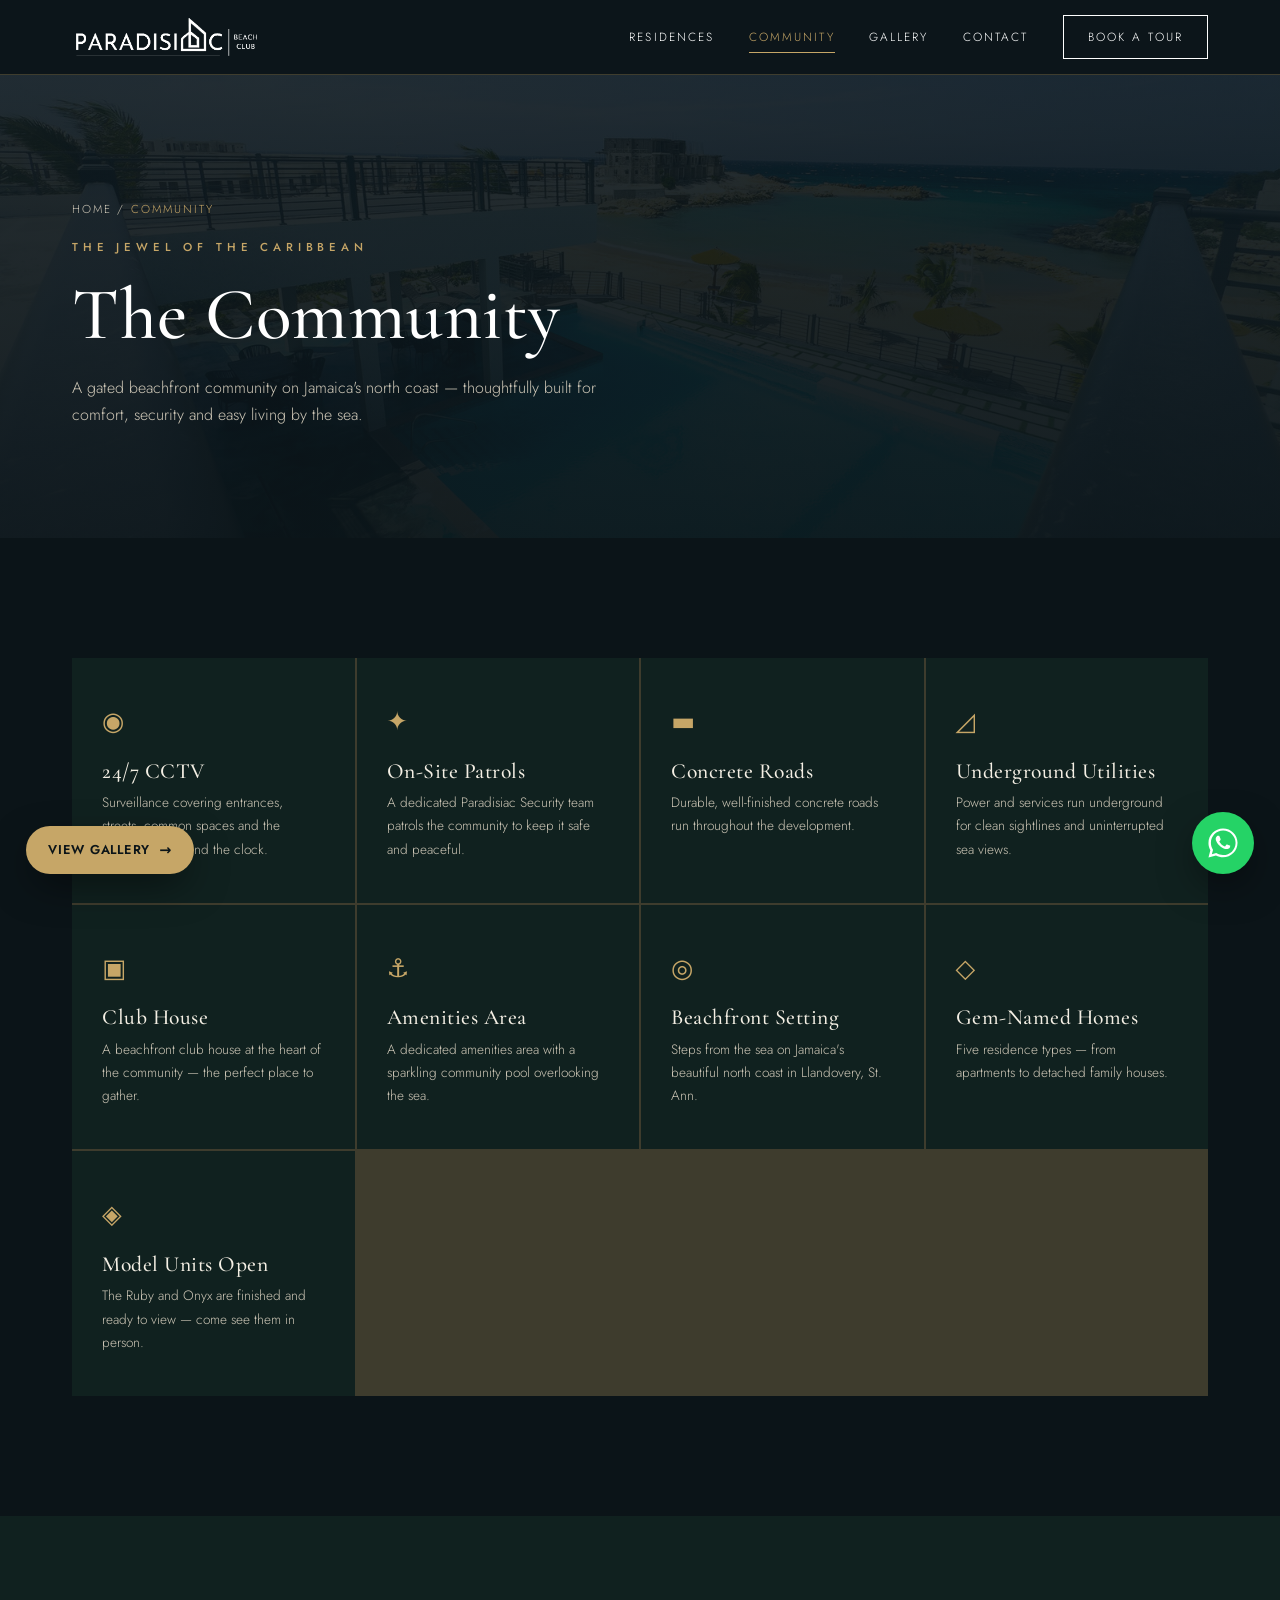
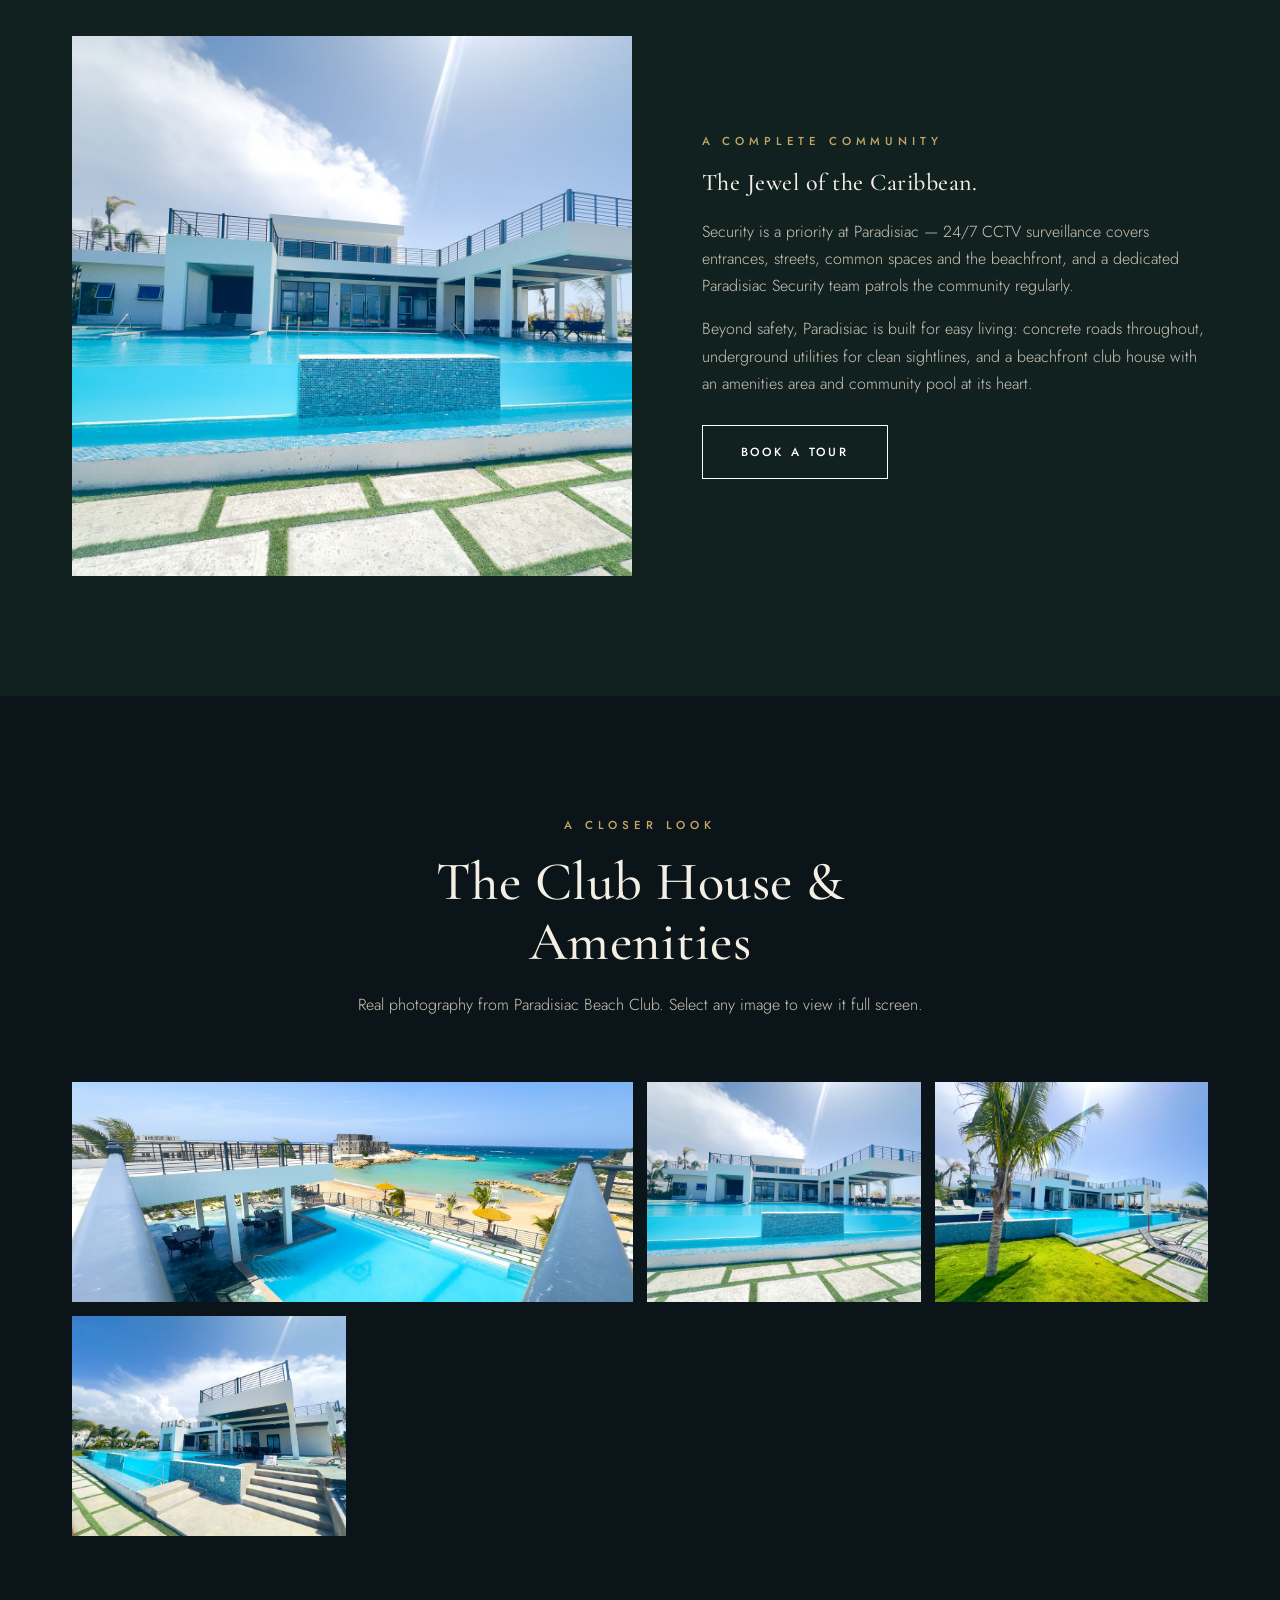
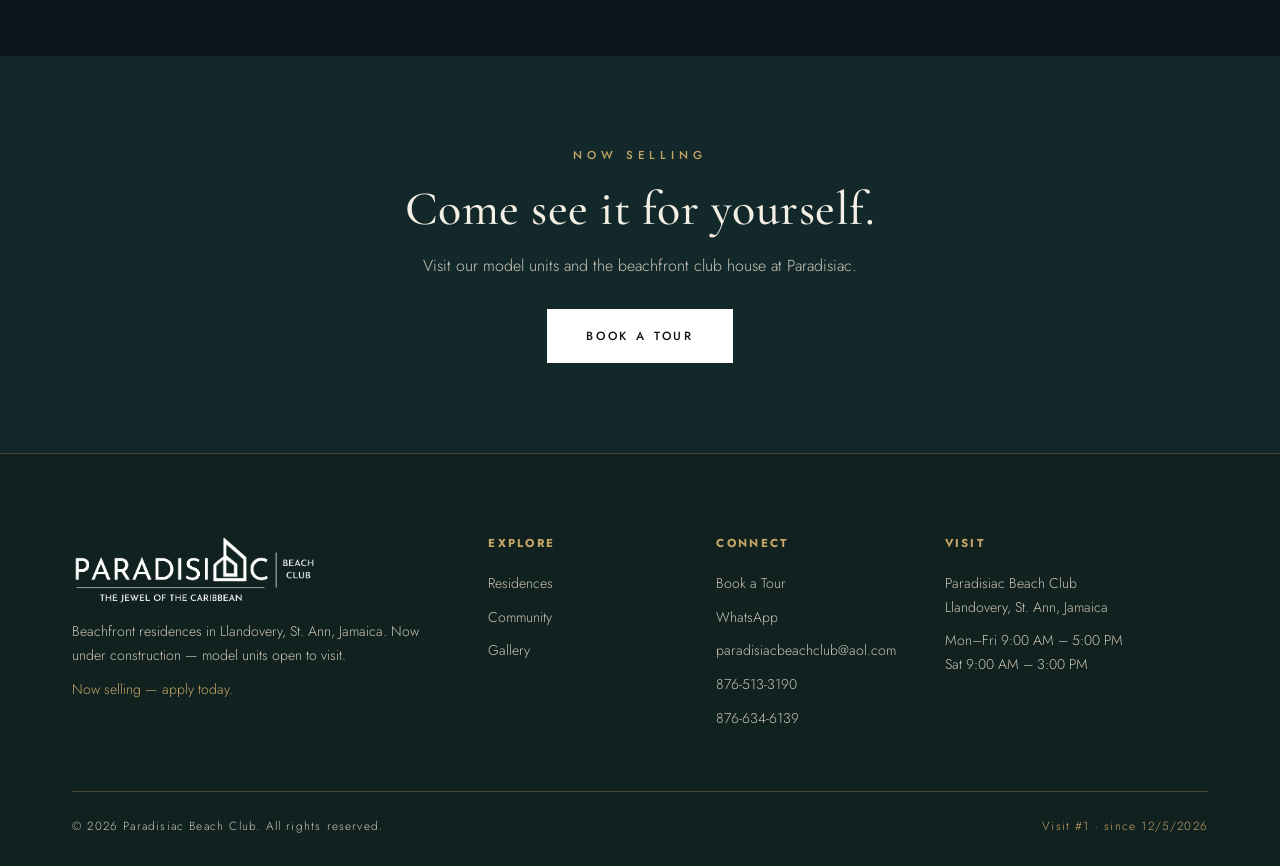
==== commit 1cc46201: "Community gallery button links to gallery page" ====
--- a/amenities.html
+++ b/amenities.html
@@ -102,7 +102,7 @@
   </div>
 </section>
 </main>
-<a href="#photos" class="photo-fab" id="photoFab">View Gallery <span class="pf-ic">&#9660;</span><span class="pf-n" style="opacity:.7">&nbsp;4</span></a>
+<a href="gallery.html" class="photo-fab">View Gallery <span class="pf-ic">&#8594;</span></a>
 
 <div class="lightbox" id="lightbox" role="dialog" aria-label="Image viewer">
   <span class="lb-count" id="lbCount"></span>
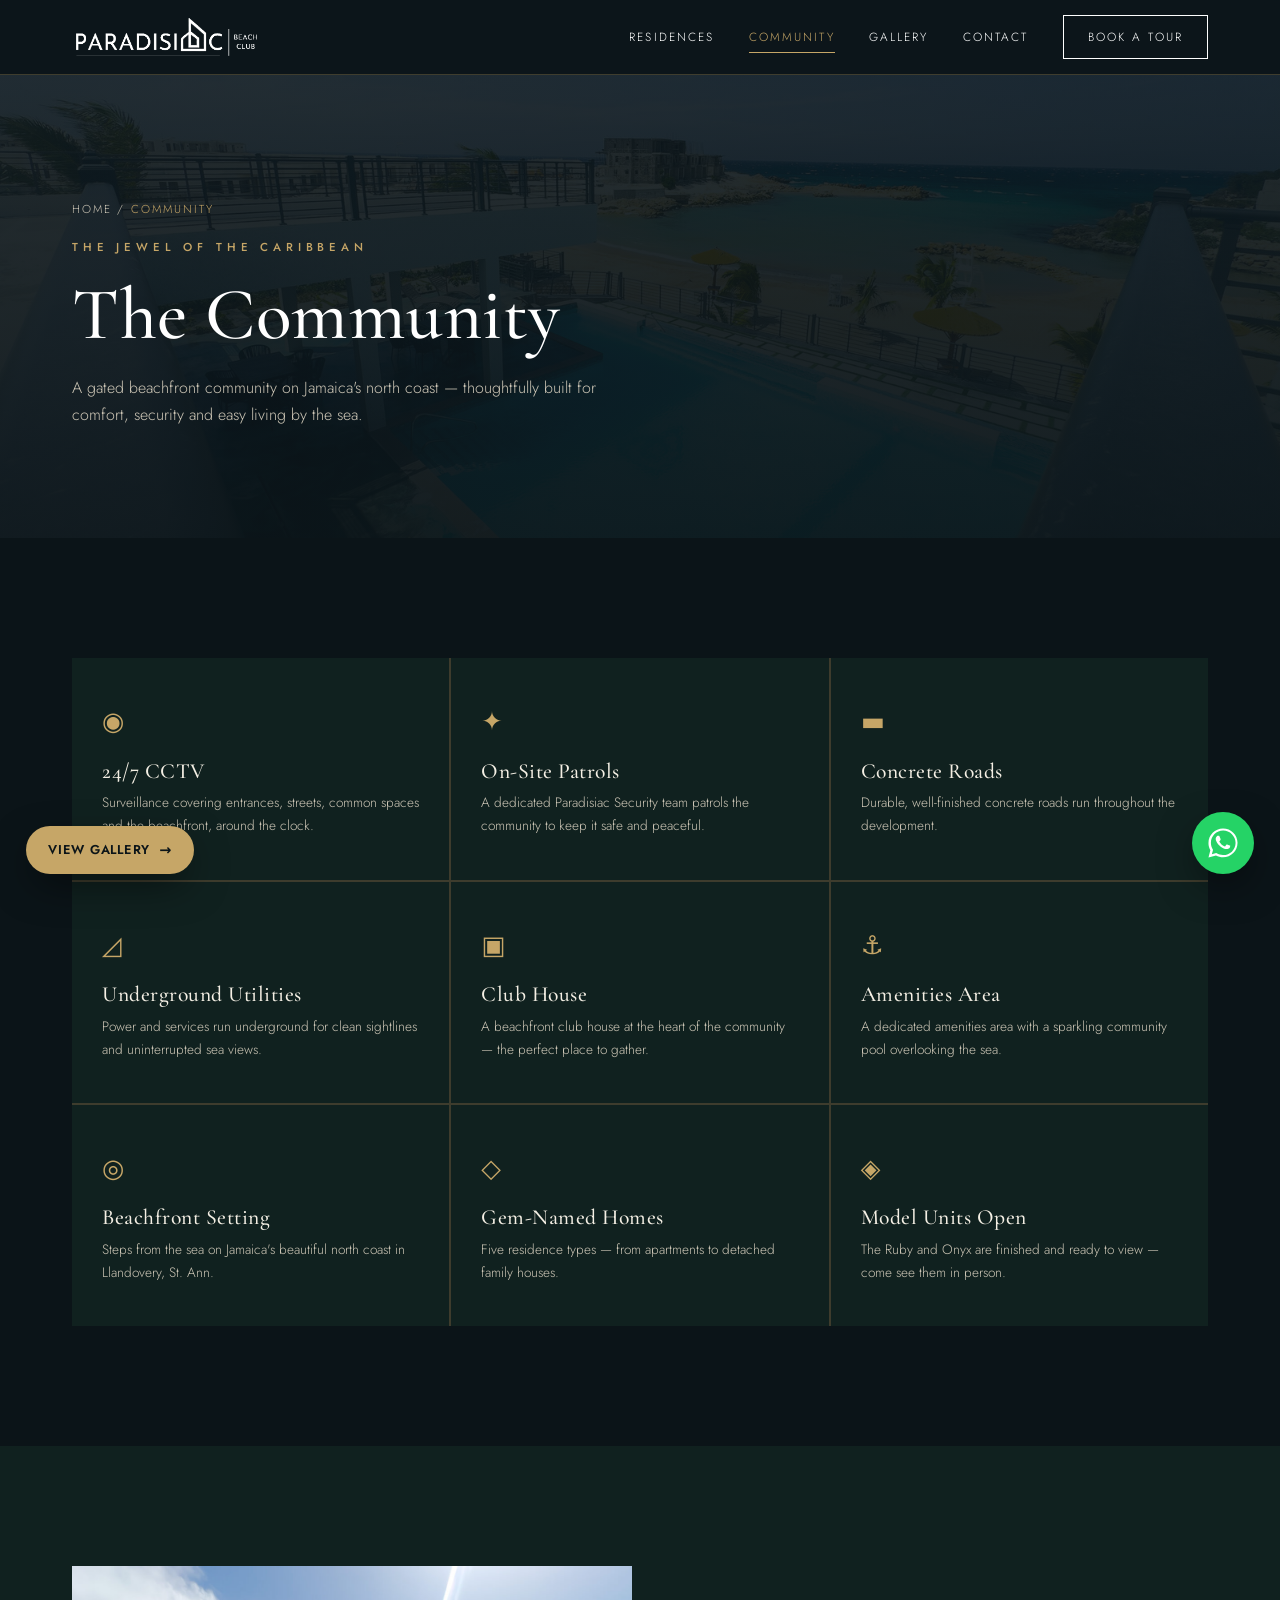
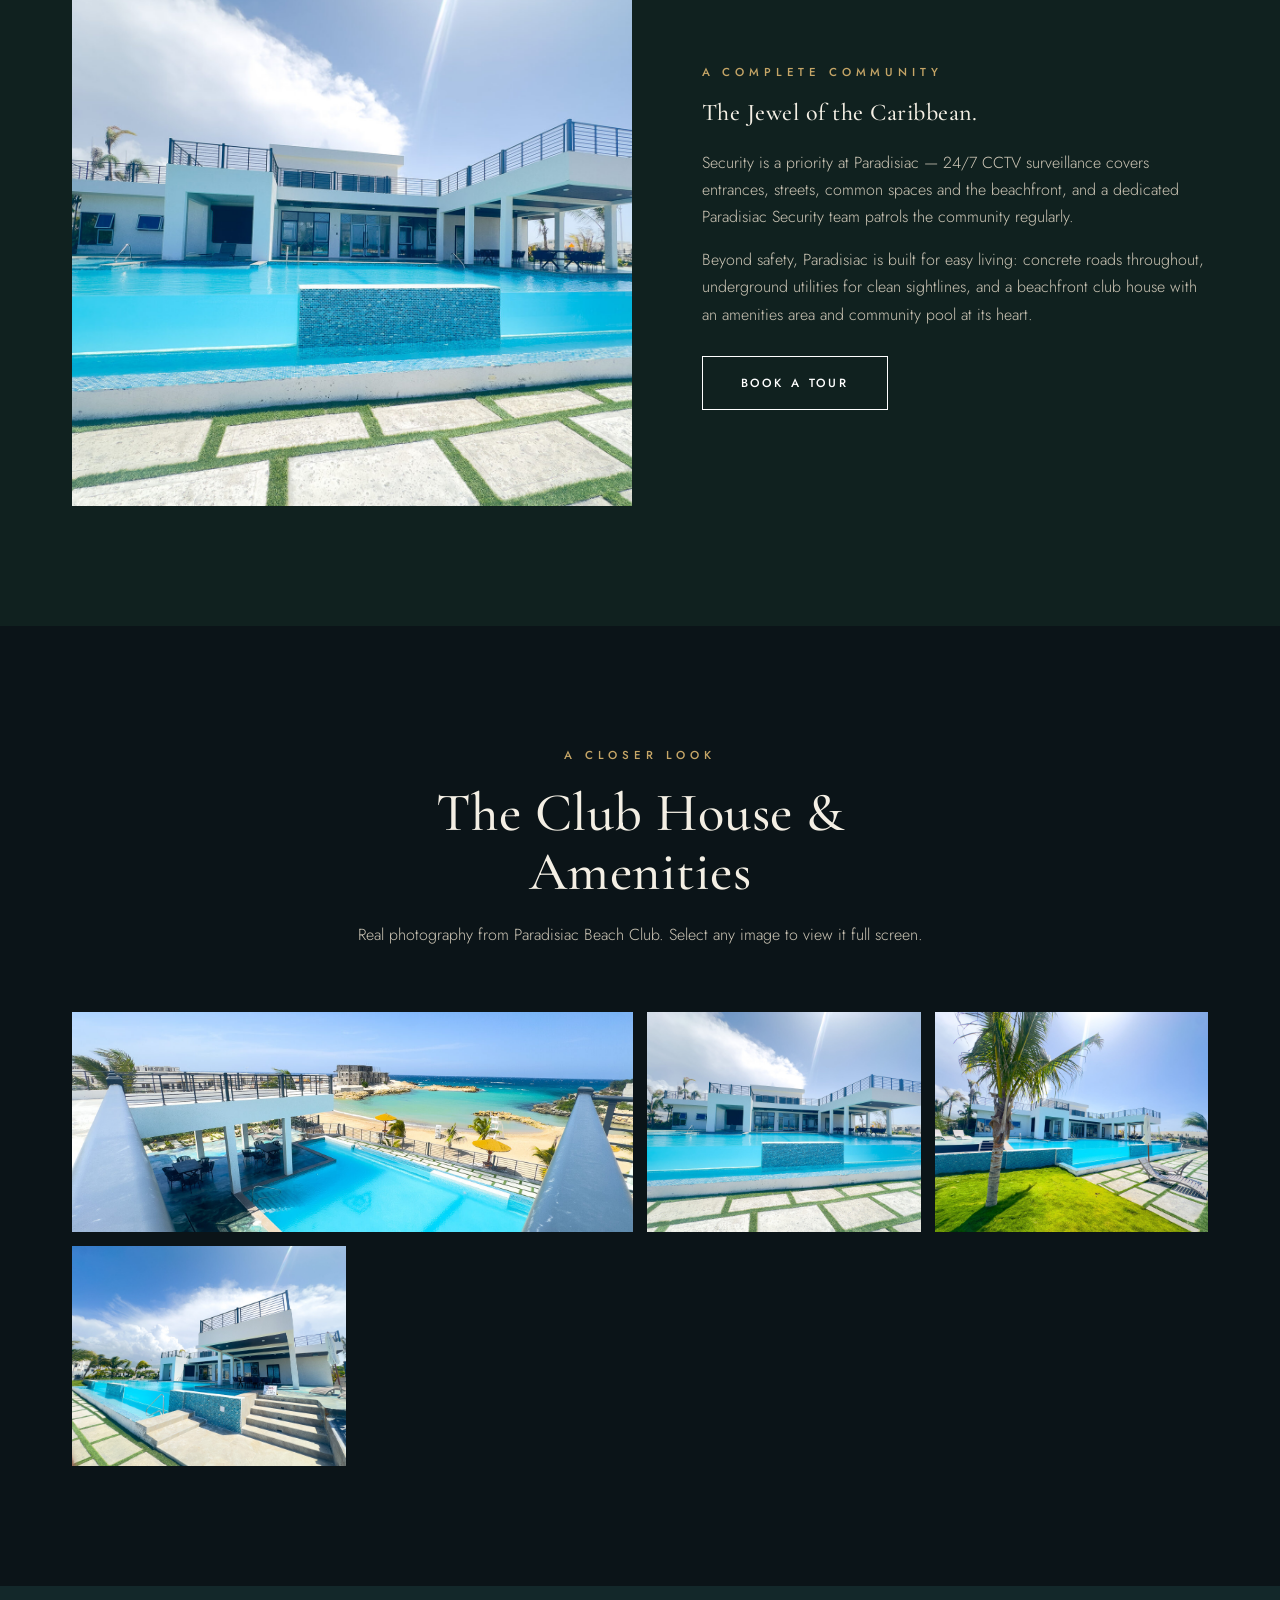
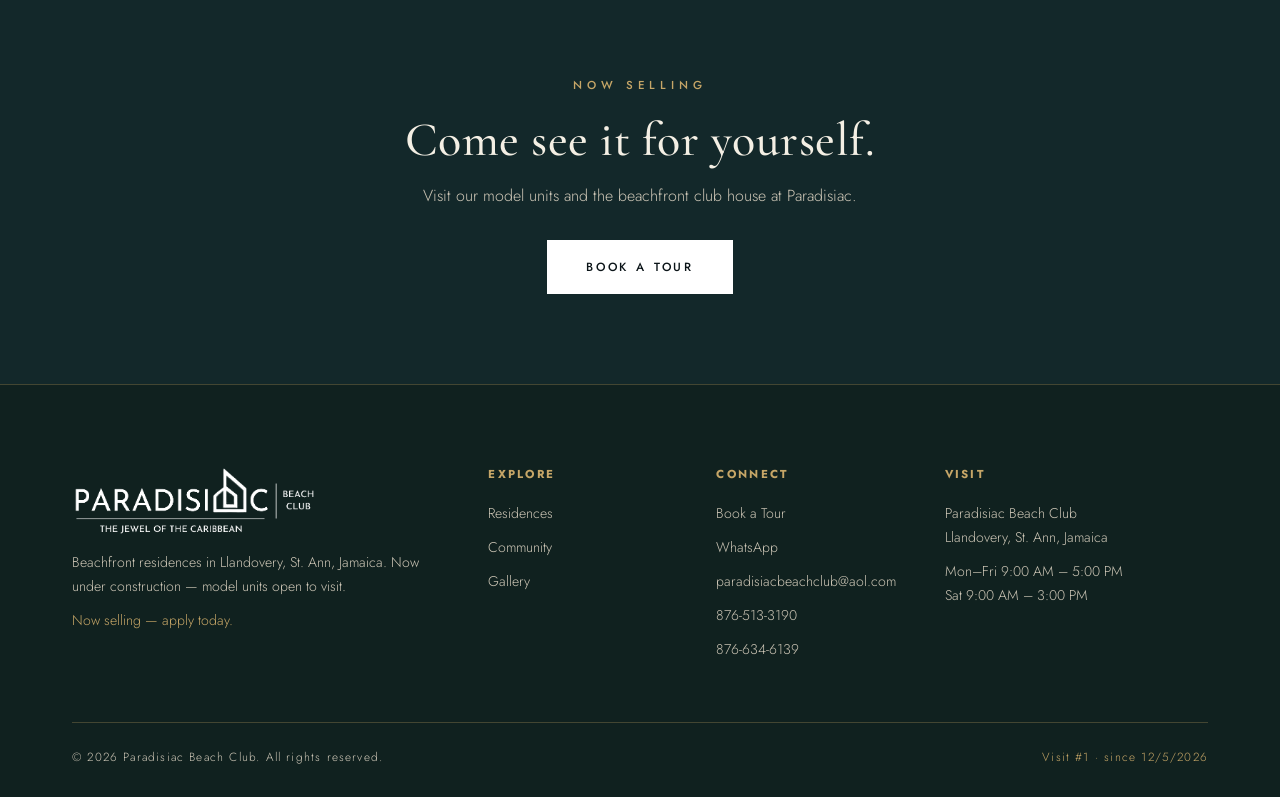
==== commit 8d2d6e29: "Rebuild community with 3-col amenities grid" ====
--- a/amenities.html
+++ b/amenities.html
@@ -53,7 +53,7 @@
 
 <section>
   <div class="wrap">
-    <div class="amen-grid">
+    <div class="amen-grid amen-3">
       <div class="item"><div class="ic">&#9673;</div><h4>24/7 CCTV</h4><p>Surveillance covering entrances, streets, common spaces and the beachfront, around the clock.</p></div>
       <div class="item"><div class="ic">&#10022;</div><h4>On-Site Patrols</h4><p>A dedicated Paradisiac Security team patrols the community to keep it safe and peaceful.</p></div>
       <div class="item"><div class="ic">&#9644;</div><h4>Concrete Roads</h4><p>Durable, well-finished concrete roads run throughout the development.</p></div>
--- a/assets/styles.css
+++ b/assets/styles.css
@@ -125,6 +125,7 @@
 
 /* ---------- AMENITIES ---------- */
 .amen-grid{display:grid;grid-template-columns:repeat(4,1fr);gap:2px;background:var(--line)}
+.amen-3{grid-template-columns:repeat(3,1fr)}
 .amen-grid .item{background:var(--ink-2);padding:42px 30px;transition:background .4s}
 .amen-grid .item:hover{background:var(--panel)}
 .amen-grid .item .ic{font-size:1.6rem;color:var(--gold);margin-bottom:16px}
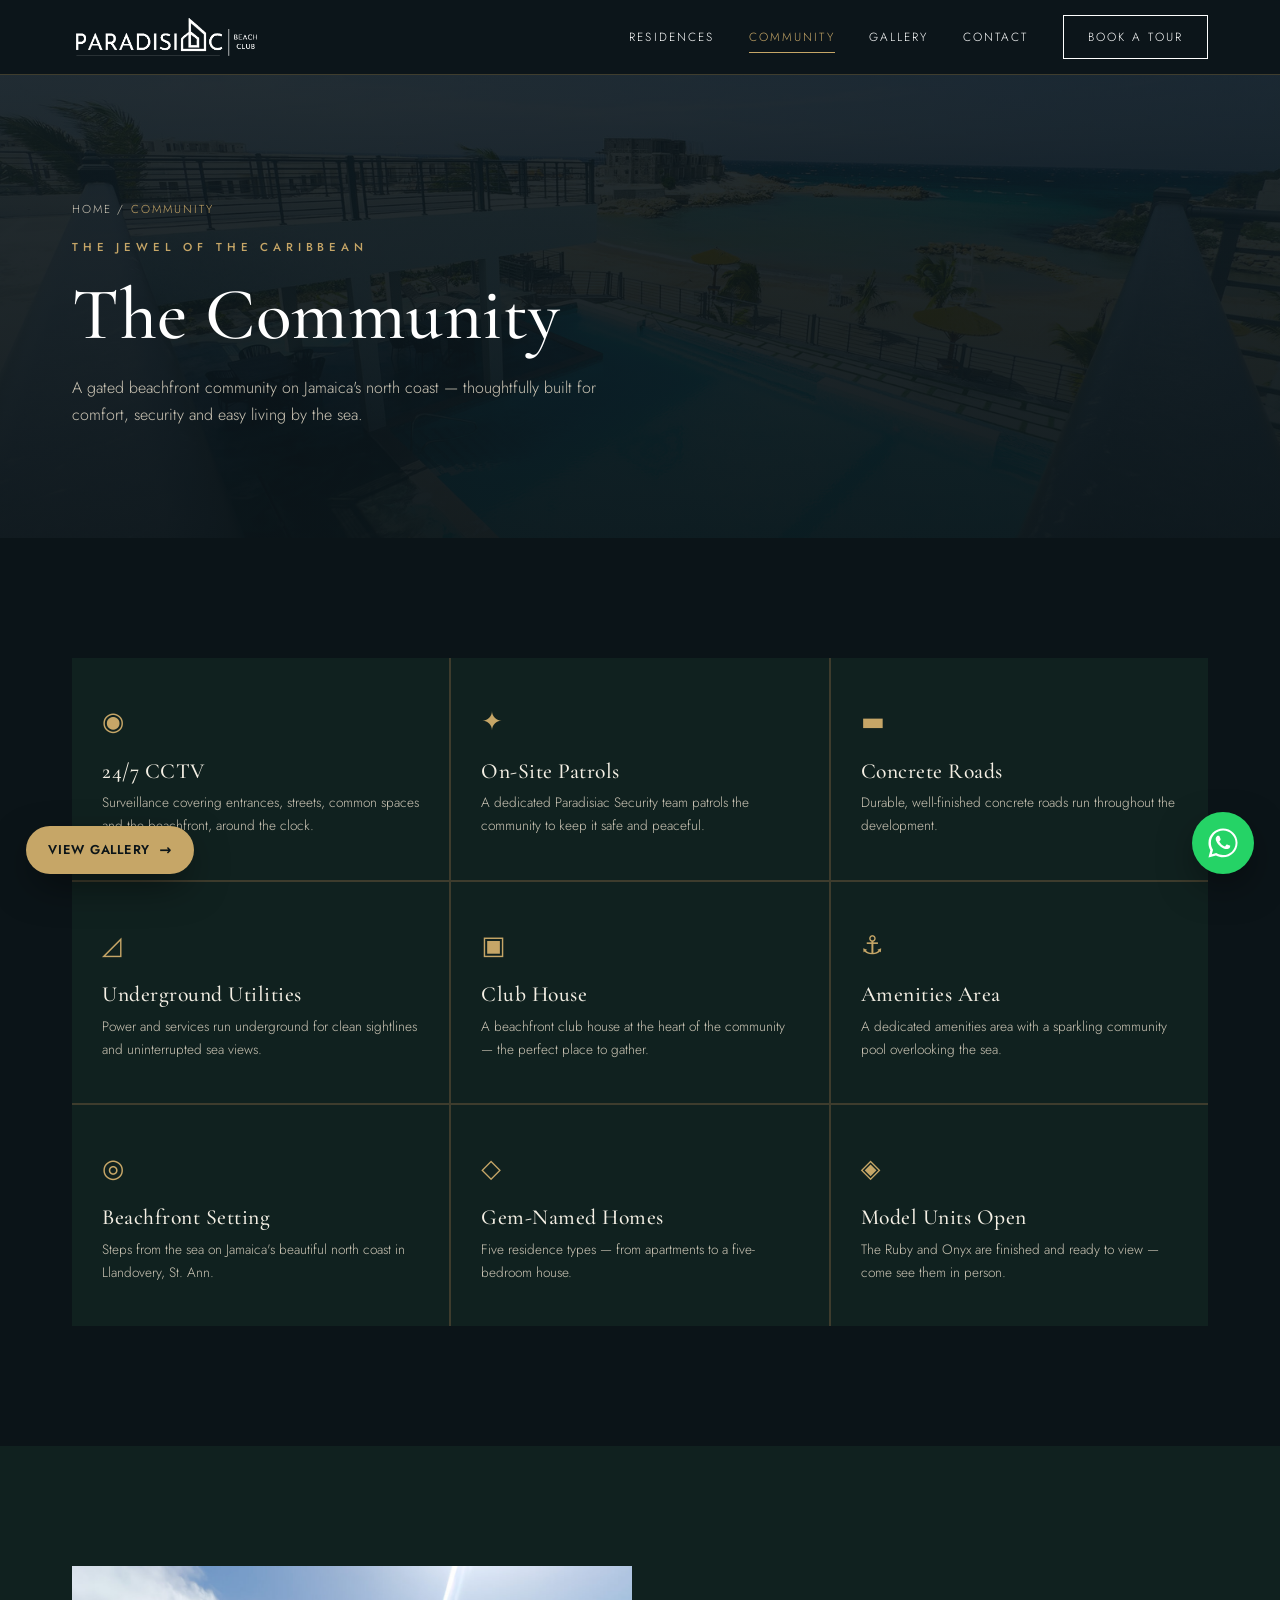
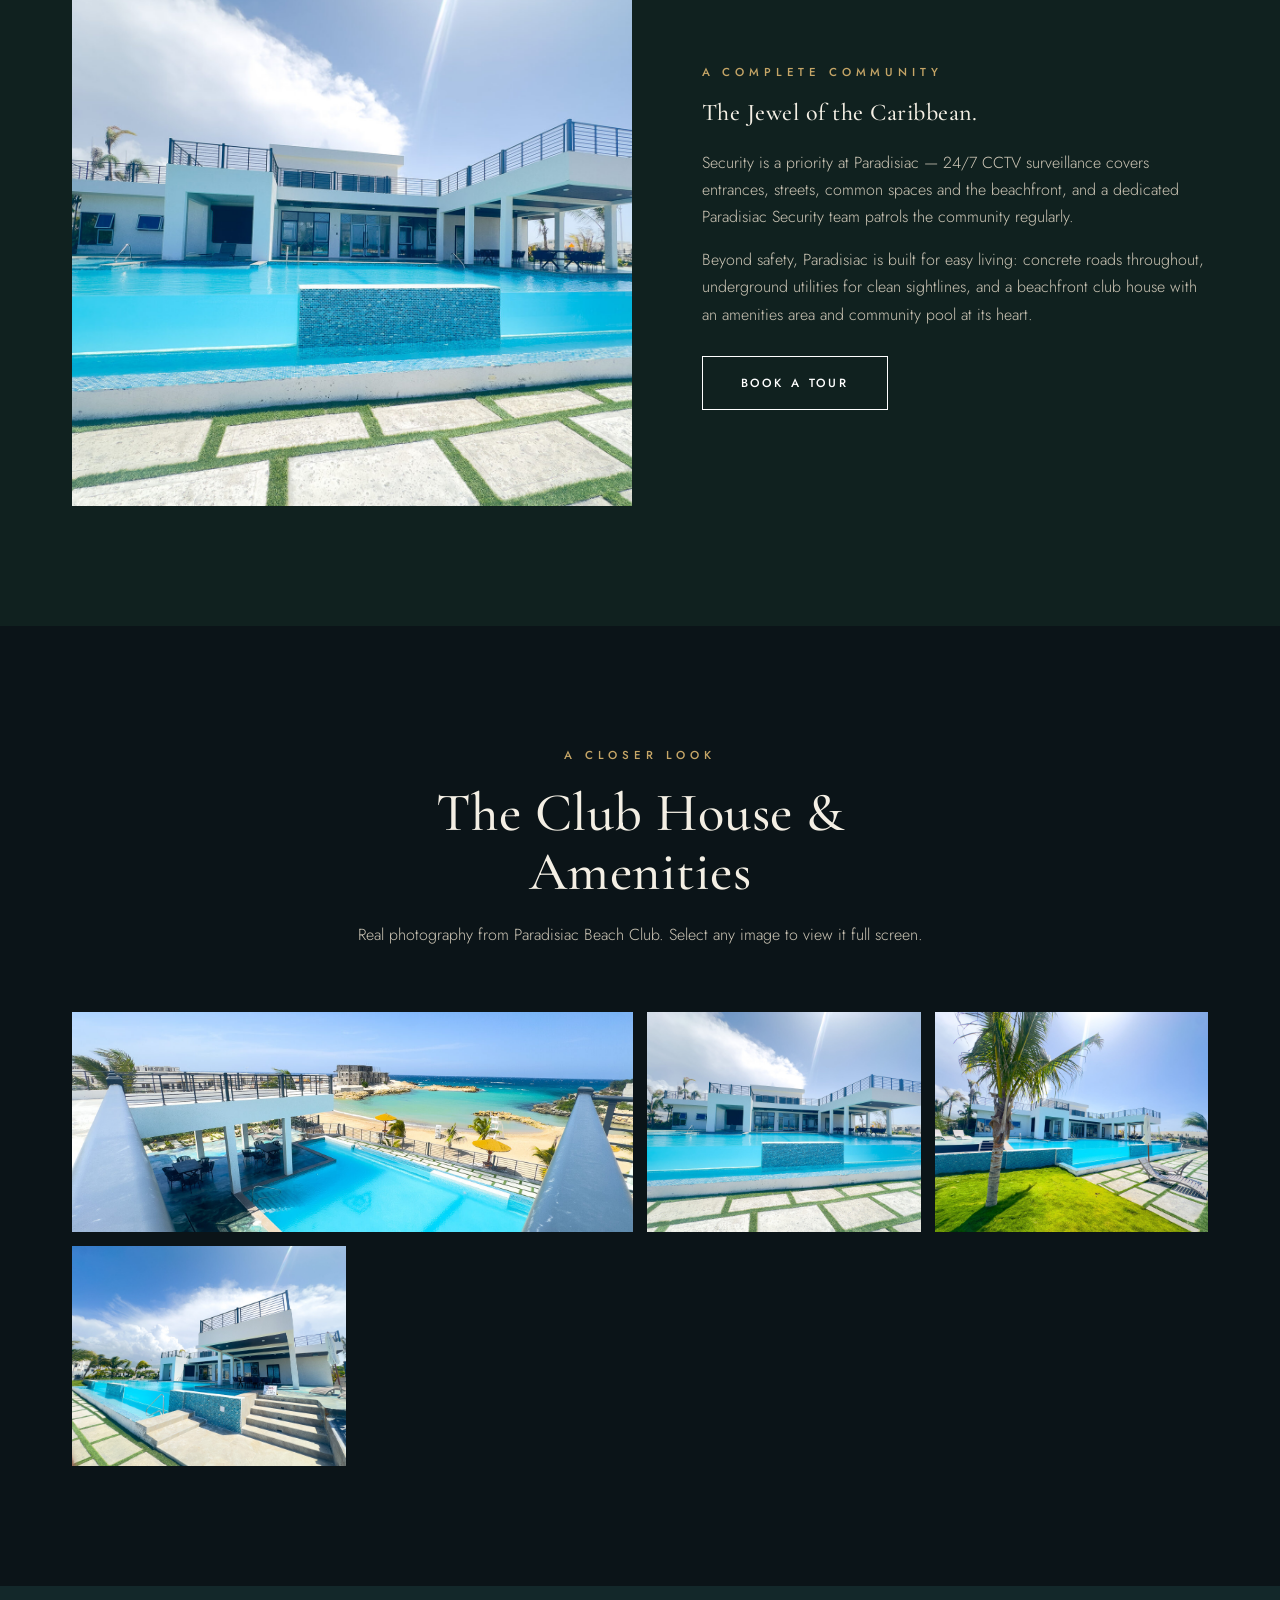
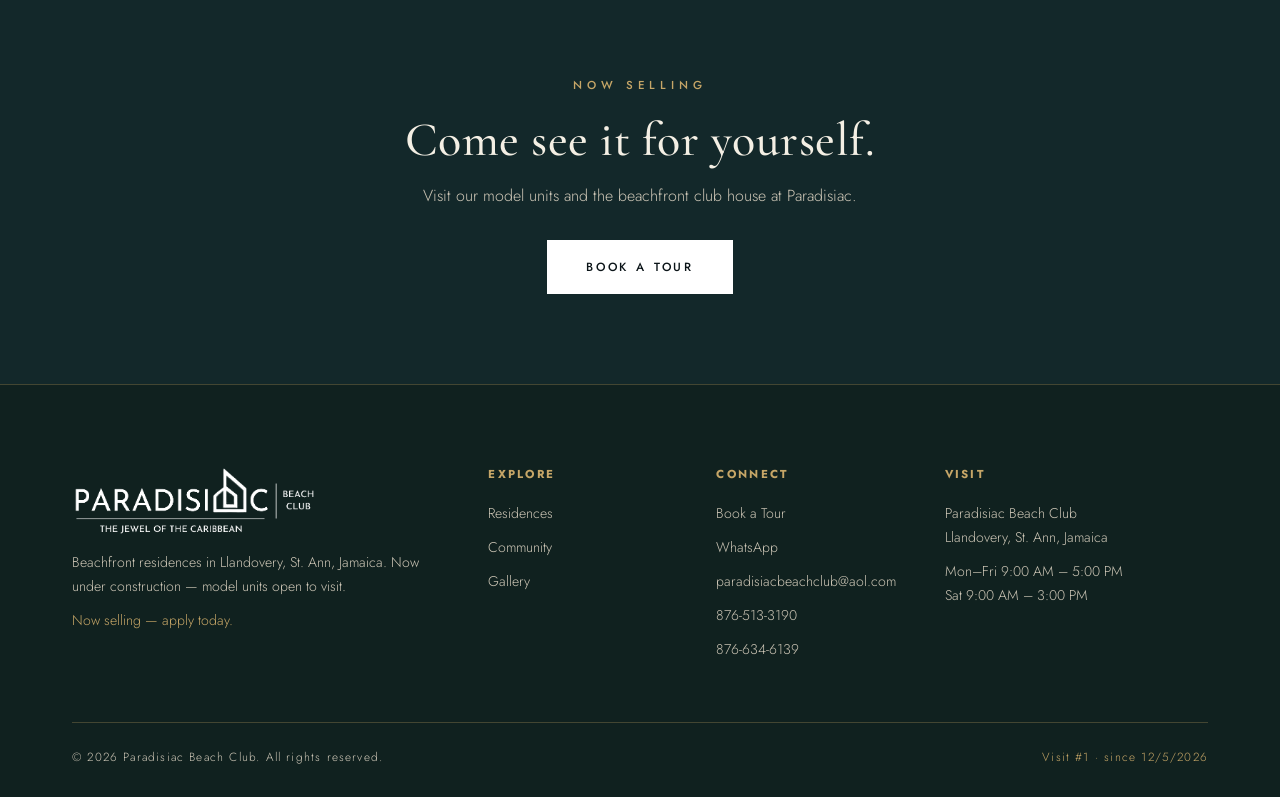
==== commit d47d9928: "Add floor plans, specs, amenities, related-units sections; fix UX issues Adds real floor plans, veri" ====
--- a/amenities.html
+++ b/amenities.html
@@ -61,7 +61,7 @@
       <div class="item"><div class="ic">&#9635;</div><h4>Club House</h4><p>A beachfront club house at the heart of the community — the perfect place to gather.</p></div>
       <div class="item"><div class="ic">&#9875;</div><h4>Amenities Area</h4><p>A dedicated amenities area with a sparkling community pool overlooking the sea.</p></div>
       <div class="item"><div class="ic">&#9678;</div><h4>Beachfront Setting</h4><p>Steps from the sea on Jamaica's beautiful north coast in Llandovery, St. Ann.</p></div>
-      <div class="item"><div class="ic">&#9671;</div><h4>Gem-Named Homes</h4><p>Five residence types — from apartments to detached family houses.</p></div>
+      <div class="item"><div class="ic">&#9671;</div><h4>Gem-Named Homes</h4><p>Five residence types — from apartments to a five-bedroom house.</p></div>
       <div class="item"><div class="ic">&#9672;</div><h4>Model Units Open</h4><p>The Ruby and Onyx are finished and ready to view — come see them in person.</p></div>
     </div>
   </div>
